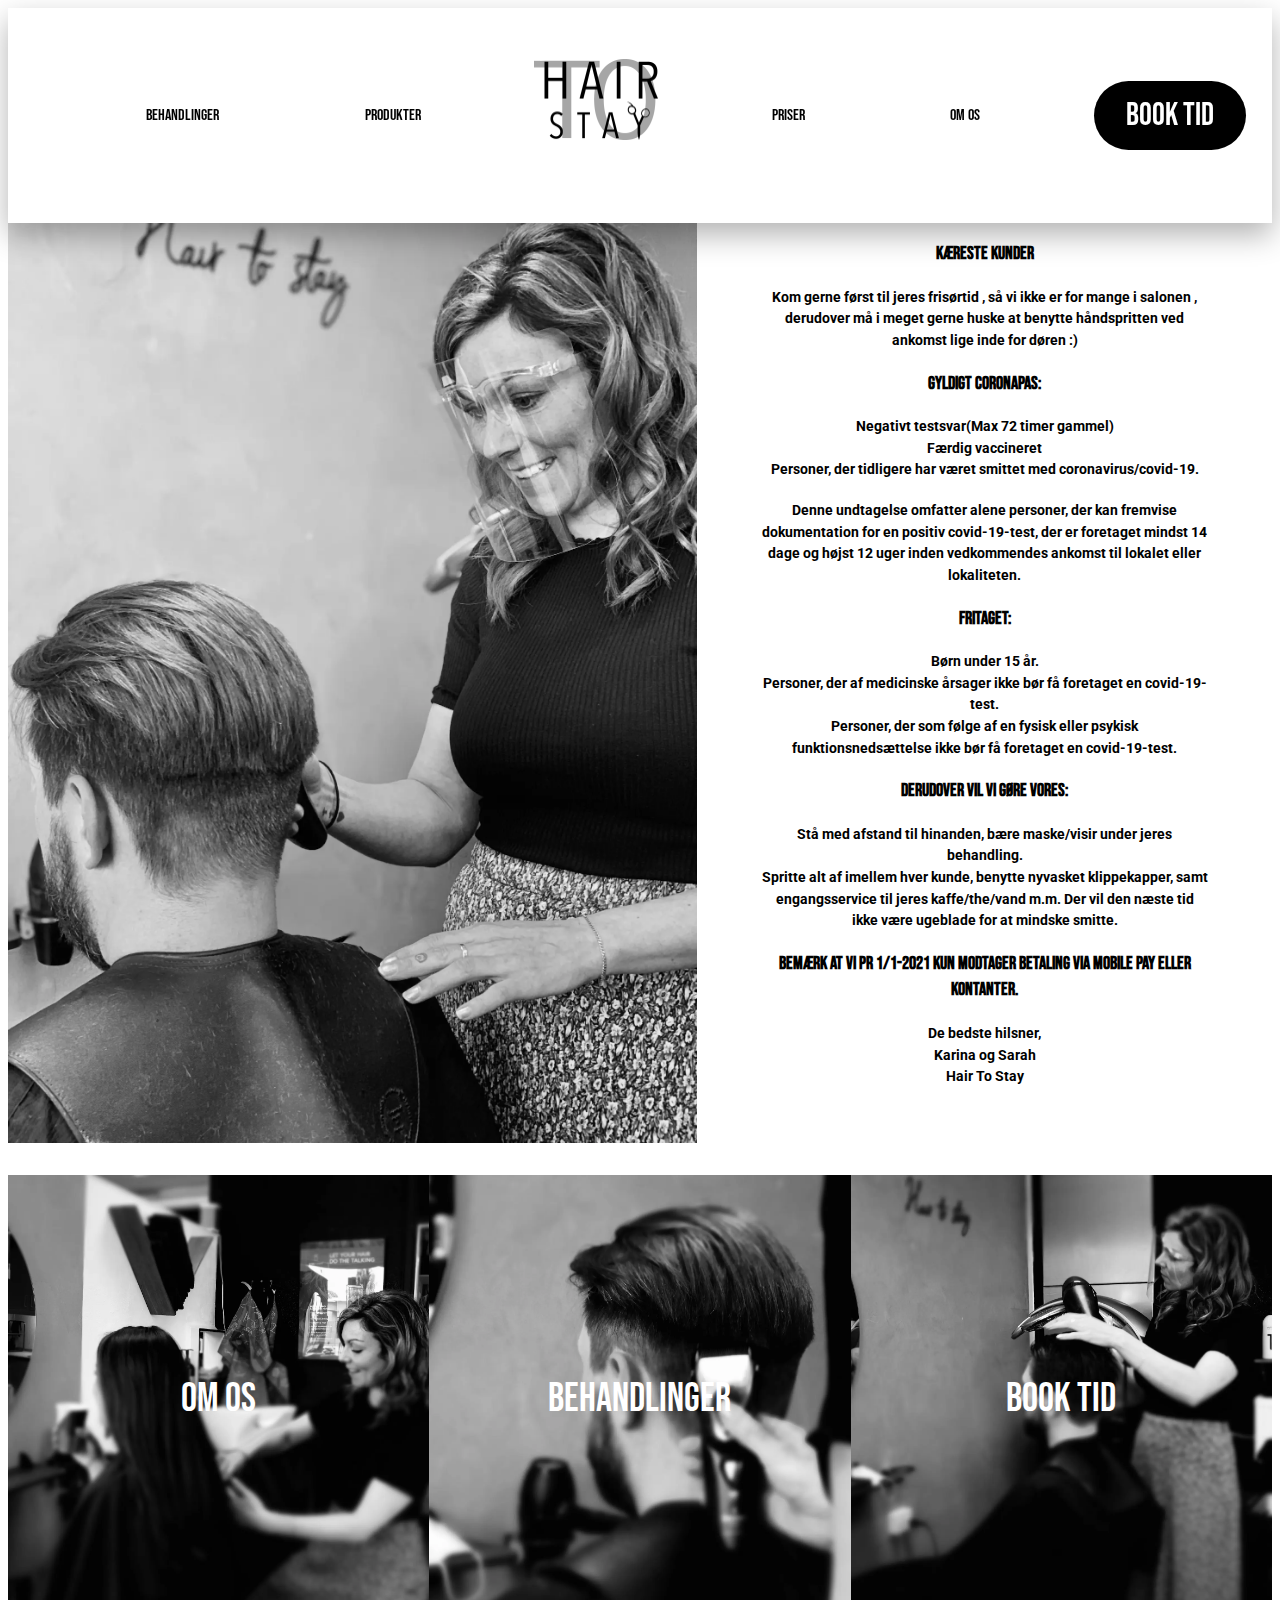
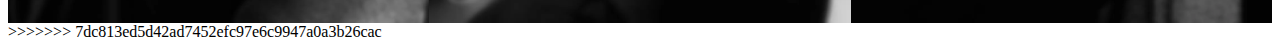
==== index.html @ 36822608 "Merge branch 'main' of https://github.com/mich4s74/05.02.01 into main" ====
<!DOCTYPE html>
<html lang="da">
  <head>
    <title>Hair To Stay</title>
    <meta charset="UTF-8" />
    <meta name="robots" content="index,follow" />
    <!-- Helps with crawlers -->
    <meta name="viewport" content="width=device-width, initial-scale=1.0" />
    <!-- Helps with responsiveness -->
    <meta
      name="description"
      content="This is the description of the website..."
    />
    <!-- Description of the website -->
    <link rel="icon" href="/html5.ico" />
    <!-- Favicon -->
    <!-- Fælles CSS Styles -->
    <link rel="stylesheet" href="styles/mutual_styles.css" />
    <!-- Specifik side CSS-->
    <link rel="stylesheet" href="styles/index.css" />

    <!-- font som hedder Bebas -->
    <link rel="preconnect" href="https://fonts.gstatic.com" />
    <link
      href="https://fonts.googleapis.com/css2?family=Bebas+Neue&family=Roboto:wght@100&display=swap"
      rel="stylesheet"
    />
  </head>

  <body>
    <header>
      <div class="section_wrapper">
        <nav>
          <ul>
            <li><a href="/behandlinger.html">Behandlinger</a></li>
            <li><a href="produkter.html">Produkter</a></li>
            <li class="logo">
              <a href="index.html">
                <img src="styles/logo_final.png" alt="CENTERED LOGO" />
              </a>
            </li>
            <li><a href="priser.html">Priser</a></li>
            <li><a href="om_os.html">Om os</a></li>
            <button type="button">Book tid</button>
          </ul>
        </nav>
      </div>
    </header>

    <main>

        <section id="first_section">
            <div class="section_wrapper">
              <video id="videoBG" poster="poster.JPG" autoplay muted loop>
                <source src="styles/hairtostay_hero.mp4" type="video/mp4" />
              </video>
            </div>
          </section>


      <section id="second_section">
        <div id="second_right">
          <img src="styles/section2pic.webp" alt="test" />
        </div>

        <div id="second_left">
          <div class="tekst_container">
            <h3>Kæreste kunder</h3>

            <h4>
              Kom gerne først til jeres frisørtid , så vi ikke er for mange i
              salonen , derudover må i meget gerne huske at benytte håndspritten
              ved ankomst lige inde for døren :)
            </h4>

            <h3>Gyldigt Coronapas:</h3>
            <h4>
              Negativt testsvar(Max 72 timer gammel)
              <br />
              Færdig vaccineret
              <br />
              Personer, der tidligere har været smittet med
              coronavirus/covid-19.
            </h4>

            <h4>
              Denne undtagelse omfatter alene personer, der kan fremvise
              dokumentation for en positiv covid-19-test, der er foretaget
              mindst 14 dage og højst 12 uger inden vedkommendes ankomst til
              lokalet eller lokaliteten.
            </h4>

            <h3>Fritaget:</h3>
            <h4>
              Børn under 15 år.
              <br />
              Personer, der af medicinske årsager ikke bør få foretaget en
              covid-19-test.
              <br />
              Personer, der som følge af en fysisk eller psykisk
              funktionsnedsættelse ikke bør få foretaget en covid-19-test.
            </h4>

            <h3>Derudover vil vi gøre vores:</h3>
            <h4>
              Stå med afstand til hinanden, bære maske/visir under jeres
              behandling.
              <br />
              Spritte alt af imellem hver kunde, benytte nyvasket klippekapper,
              samt engangsservice til jeres kaffe/the/vand m.m. Der vil den
              næste tid ikke være ugeblade for at mindske smitte.
            </h4>

            <h3>
              BEMÆRK at vi pr 1/1-2021 kun modtager betaling via mobile pay
              eller kontanter.
            </h3>

            <h4>
              De bedste hilsner,
              <br />
              Karina og Sarah
              <br />
              Hair To Stay
            </h4>
          </div>
        </div>
      </section>

      <section id="third_section">
        <div class="third_section_wrapper">
          <div class="third_pic1">
            <a href="om_os.html">Om os</a>
          </div>

          <div class="third_pic2">
            <a href="behandlinger.html">Behandlinger</a>
          </div>

          <div class="third_pic3">
            <a href="">Book tid</a>
          </div>
        </div>
      </section>
    </main>
  </body>
>>>>>>> 7dc813ed5d42ad7452efc97e6c9947a0a3b26cac
</html>
---- styles/mutual_styles.css ----
body {
  padding: 0;
  box-sizing: border-box;
}

img {
  width: 100%;
  height: auto;
  object-fit: cover;
  display: block;
  margin-bottom: 2rem;
}

button {
  background-color: #000;
  border: none;
  color: white;
  padding: 15px 32px;
  text-align: center;
  text-decoration: none;
  display: inline-block;
  font-size: 2rem;
  border-radius: 5rem;
  font-family: "Bebas Neue", cursive;
}

button:hover {
  background-color: #7d8d7b;
  cursor: pointer;
}

/* HEADER/NAV STYLES */

header {
  position: sticky;
  top: 0;
  padding: 2rem 1rem;
  box-shadow: 0 12px 28px 0 rgba(0, 0, 0, 0.3);
  background-color: #fff;
}

header .logo {
  width: 10%;
}

header nav ul {
  display: flex;
  flex-wrap: wrap;
  justify-content: space-evenly;
  align-items: center;
  width: 100%;
  list-style: none;
  margin: 0;
  gap: 2rem;
}

@media (max-width: 600px) {
  header nav ul {
    flex-direction: column;
  }
  header .logo {
    width: 25%;
  }
}

nav ul li a {
  color: #000;
  font-weight: normal;
  text-decoration: none;
  text-align: right;
  padding: 1rem 2rem;
  border-radius: 2rem;
  font-family: "Bebas Neue", cursive;
}

nav ul li a:hover {
  color: #7d8d7b;
}
---- styles/index.css ----
body {
    padding: 0;
    box-sizing: border-box;
  }

  img {
    display: block;
    width: 100%;
    height: auto;
}


.videobg {
  height: 100vh;
  overflow: hidden;
  position: relative; /* requires for to position video properly */
}
 
video {
  position: absolute;
  top: 0;
  left: 0;
  width: 100%;
  height: 100%;
  z-index: -1;
  object-fit: cover; /* combined with 'absolute', works like background-size, but for DOM elements */
}



/* img { 
    filter: grayscale(100%);
  -webkit-filter: grayscale(100%);
  -moz-filter: grayscale(100%);
}

img:hover {
  filter: grayscale(0%);
  -webkit-filter: grayscale(0%);
  -moz-filter: grayscale(0%);
}
 */


/* first section inkl menubar */ 

  /* #first_section {
      background-size: 100%;
      width: 100%;
      height: 45vw;
  } */

  #first_section p {
      box-sizing: border-box;
      color: white;
      font-size: 2vw;
      padding-left: 39vw;
      padding-top: 12vw;
      font-family: 'Roboto', sans-serif;
      margin-bottom: 0;
  }


  /* second section */ 

  #second_section { 
      display: grid;
      grid-template-columns: 1.2fr 1fr;
      justify-content: center;
  }

  #second_section h4 {
    font-family: 'Roboto', sans-serif;
      font-size: 1rem;
      line-height: 1.5;
  }

  #second_section h3 {
    font-family: 'Bebas Neue', cursive;
    box-sizing: border-box;
    font-size: 1.3rem;
    line-height: 1.5;
}


  #second_left { 
/* display: grid;
text-align: center; */
height: 100%;
padding-left: 5vw;
padding-right: 5vw;
}



  /* third section */ 



.third_section_wrapper {
    display: grid;
    grid-template-columns: 1fr 1fr 1fr;
}


.third_pic3, .third_pic2, .third_pic1 { 
  background-size: cover;
  height: 35vw;
}


.third_pic1 {
  background-image: url("omospic.webp");
  display: grid;
  align-items: center;
  justify-content: center;
}


.third_pic2 {
  background-image: url("behandlingerpic.webp");
  display: grid;
  align-items: center;
  justify-content: center;
}


.third_pic3 {
  background-image: url("booktidpic.webp");
  display: grid;
  align-items: center;
  justify-content: center;
}




.third_pic1 a {
  color: white;
  font-family: 'Bebas Neue', cursive;
  font-size: 2.5rem; 
}

.third_pic2 a {
  color: white;
  font-family: 'Bebas Neue', cursive;
  font-size: 2.5rem;
}

.third_pic3 a {
  color: white;
  font-family: 'Bebas Neue', cursive;
  font-size: 2.5rem;
}

a:hover {
    color: rgb(147, 156, 147);
}

a {
  text-decoration: none;
}




/* mediaqueries */



@media (max-width: 1383px) {
  #second_section h4 {
    font-family: 'Roboto', sans-serif;
      font-size: 0.9rem;
      line-height: 1.5;
  }

  #second_section h3 {
    font-family: 'Bebas Neue', cursive;
    box-sizing: border-box;
    font-size: 1.1rem;
    line-height: 1.5;
}
#second_section .tekst_container {
  
  text-align: center;
}
}


@media (max-width: 1252px) {
  #second_section { 
    display: grid;
    grid-template-columns: 1fr;
}

#second_section .tekst_container {
  padding: 10vw;
  text-align: center;
}

}



@media (max-width: 500px) {

  .third_section_wrapper {
    display: grid;
    grid-template-columns: 1fr;
}

.third_section_wrapper img {
  height: 70vw;
  background-size: cover;
}

#first_section {
  background-size: 100%;
      width: 100%;
      height: 60vw;
  }

  #second_section .tekst_container {
    background-color: #C9C9BD;
    margin: 15px;
  }
}
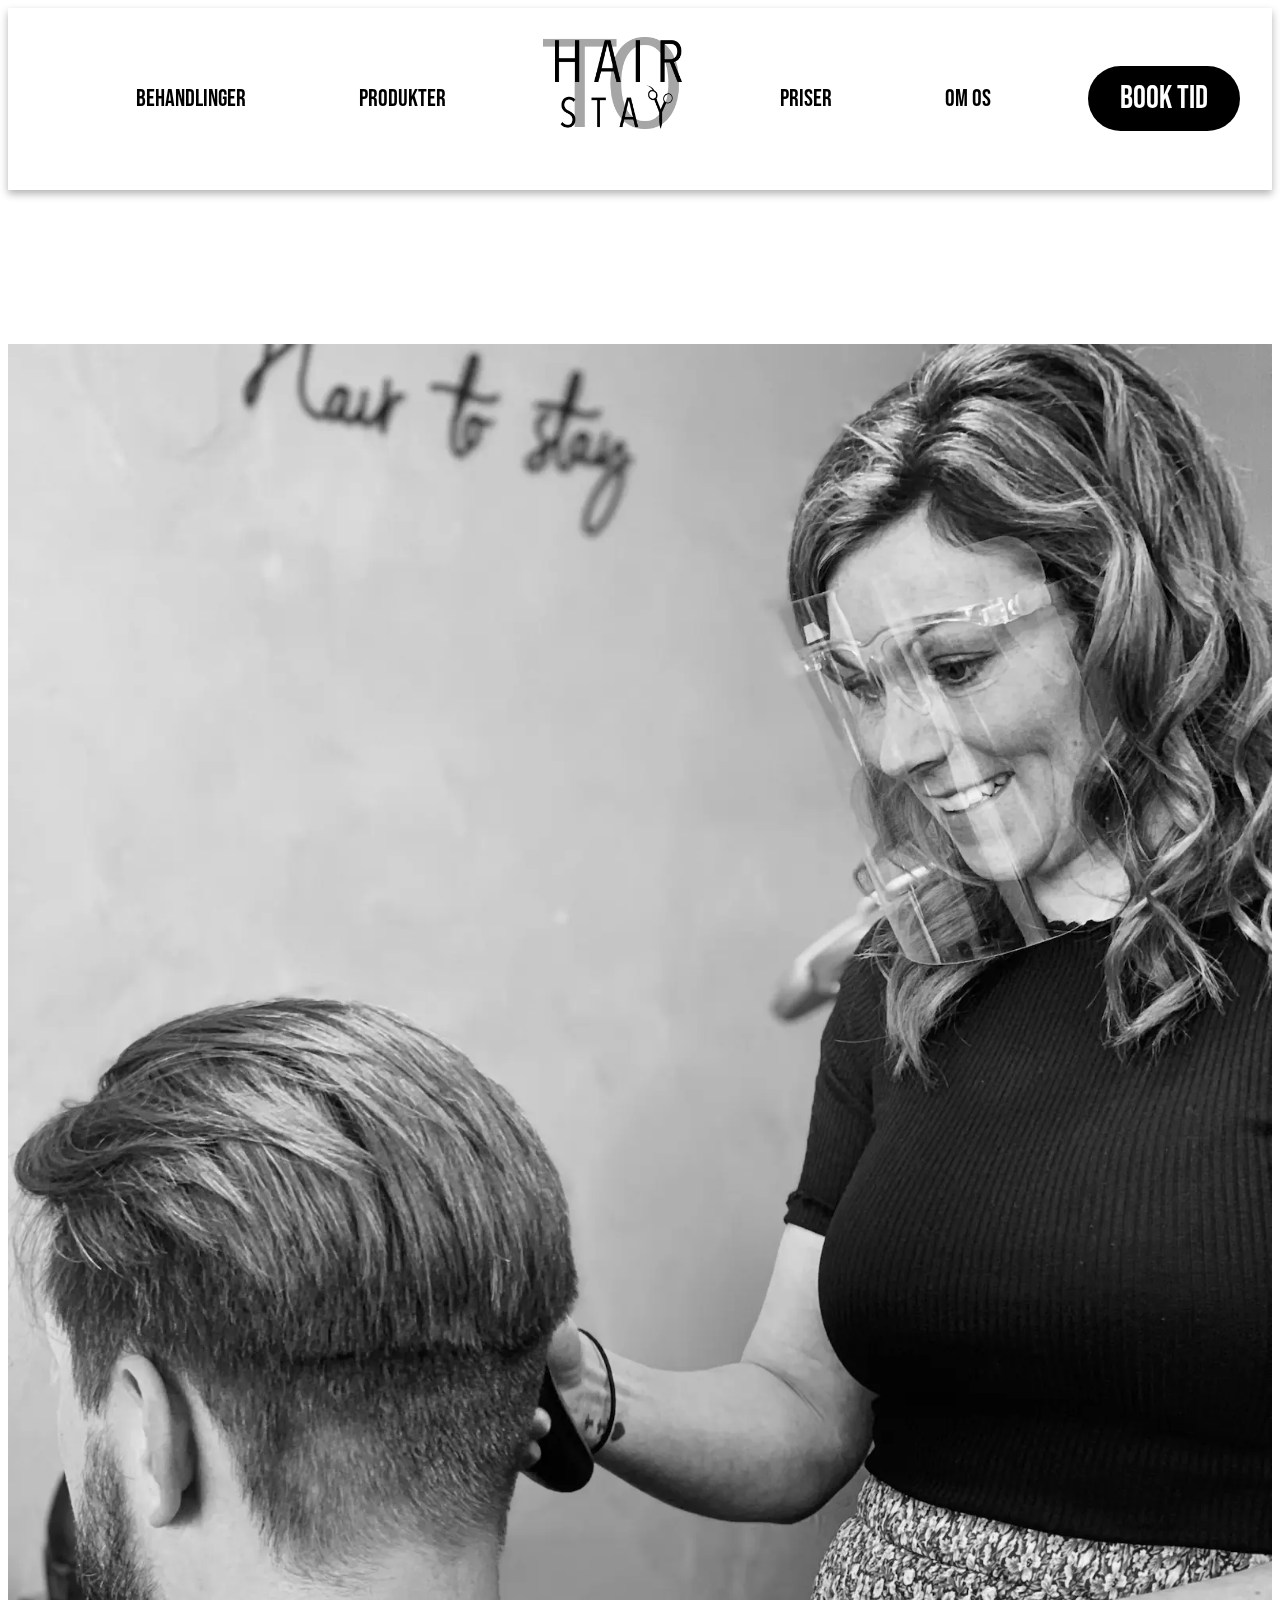
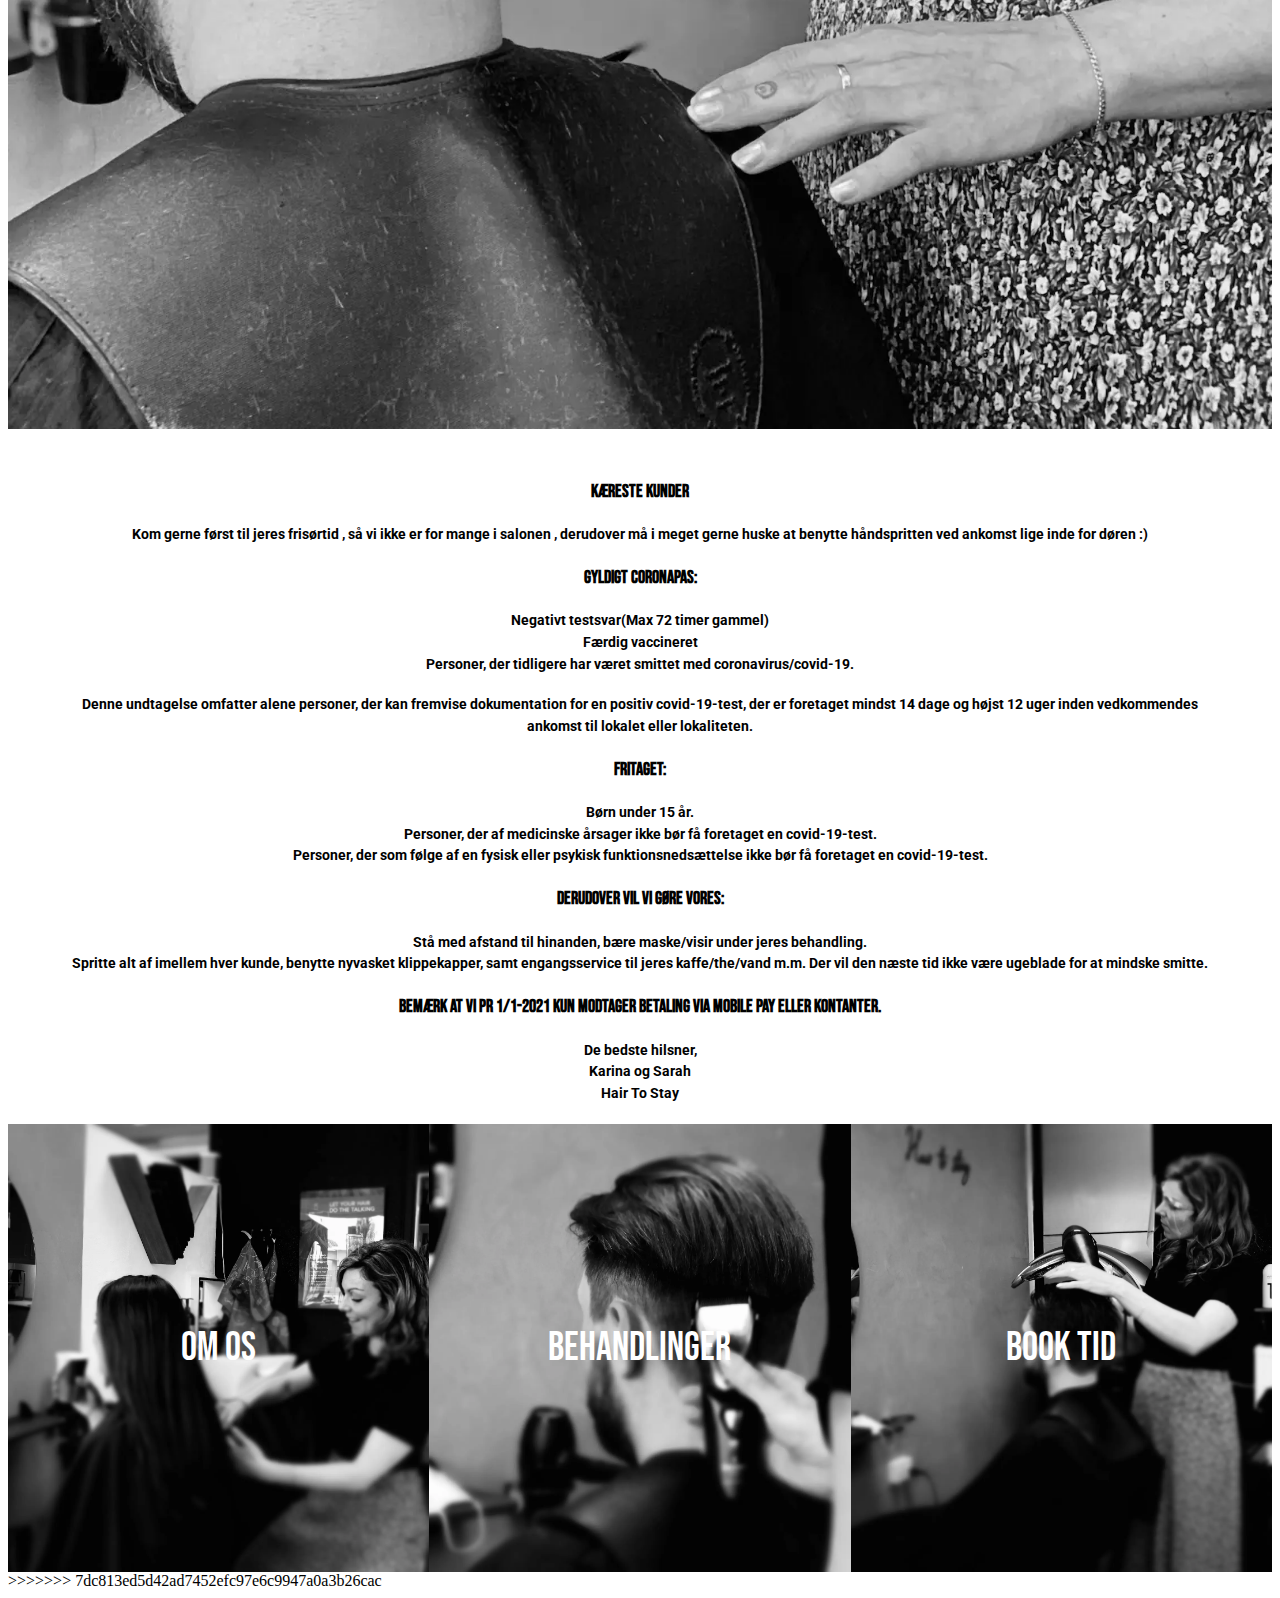
==== commit dde9a255: "herovideo forside + styling menubar" ====
--- a/index.html
+++ b/index.html
@@ -55,7 +55,7 @@
                 <source src="styles/hairtostay_hero.mp4" type="video/mp4" />
               </video>
             </div>
-          </section>
+        </section>
 
 
       <section id="second_section">
--- a/styles/mutual_styles.css
+++ b/styles/mutual_styles.css
@@ -15,7 +15,7 @@
   background-color: #000;
   border: none;
   color: white;
-  padding: 15px 32px;
+  padding: 13px 32px;
   text-align: center;
   text-decoration: none;
   display: inline-block;
@@ -34,13 +34,13 @@
 header {
   position: sticky;
   top: 0;
-  padding: 2rem 1rem;
-  box-shadow: 0 12px 28px 0 rgba(0, 0, 0, 0.3);
-  background-color: #fff;
+  /* padding: 0.1rem 0.1rem; */
+  box-shadow: 0 4px 8px 0 rgba(0, 0, 0, 0.3);
+  /* background-color: #fff; */
 }
 
 header .logo {
-  width: 10%;
+  width: 7%;
 }
 
 header nav ul {
@@ -51,7 +51,14 @@
   width: 100%;
   list-style: none;
   margin: 0;
-  gap: 2rem;
+  gap: 0.6rem;
+}
+
+
+@media (max-width: 1400px) {
+  header .logo {
+    width: 11%;
+  }
 }
 
 @media (max-width: 600px) {
@@ -63,13 +70,17 @@
   }
 }
 
+
+
+
 nav ul li a {
   color: #000;
   font-weight: normal;
   text-decoration: none;
   text-align: right;
-  padding: 1rem 2rem;
-  border-radius: 2rem;
+  padding: 1rem;
+  font-size: 1.5rem;
+  border-radius: 1rem;
   font-family: "Bebas Neue", cursive;
 }
 
--- a/styles/index.css
+++ b/styles/index.css
@@ -12,20 +12,34 @@
 
 
 .videobg {
-  height: 100vh;
+  height: auto;
+  width: 100%;
   overflow: hidden;
-  position: relative; /* requires for to position video properly */
-}
+  position: fixed; /* requires for to position video properly */
+  z-index: -100;
+}
+
+video {
+  object-fit: cover;
+  width: 100%;
+  height: auto;
+}
+
+/* @media (min-aspect-ratio: 16/9) {
+  #videoBG {
+    width: 100%;
+    height: auto;
+  }
+} */
  
-video {
+/* video {
   position: absolute;
   top: 0;
   left: 0;
   width: 100%;
   height: 100%;
-  z-index: -1;
   object-fit: cover; /* combined with 'absolute', works like background-size, but for DOM elements */
-}
+} */
 
 
 
@@ -42,24 +56,6 @@
 }
  */
 
-
-/* first section inkl menubar */ 
-
-  /* #first_section {
-      background-size: 100%;
-      width: 100%;
-      height: 45vw;
-  } */
-
-  #first_section p {
-      box-sizing: border-box;
-      color: white;
-      font-size: 2vw;
-      padding-left: 39vw;
-      padding-top: 12vw;
-      font-family: 'Roboto', sans-serif;
-      margin-bottom: 0;
-  }
 
 
   /* second section */ 
@@ -85,8 +81,8 @@
 
 
   #second_left { 
-/* display: grid;
-text-align: center; */
+display: grid;
+text-align: center;
 height: 100%;
 padding-left: 5vw;
 padding-right: 5vw;
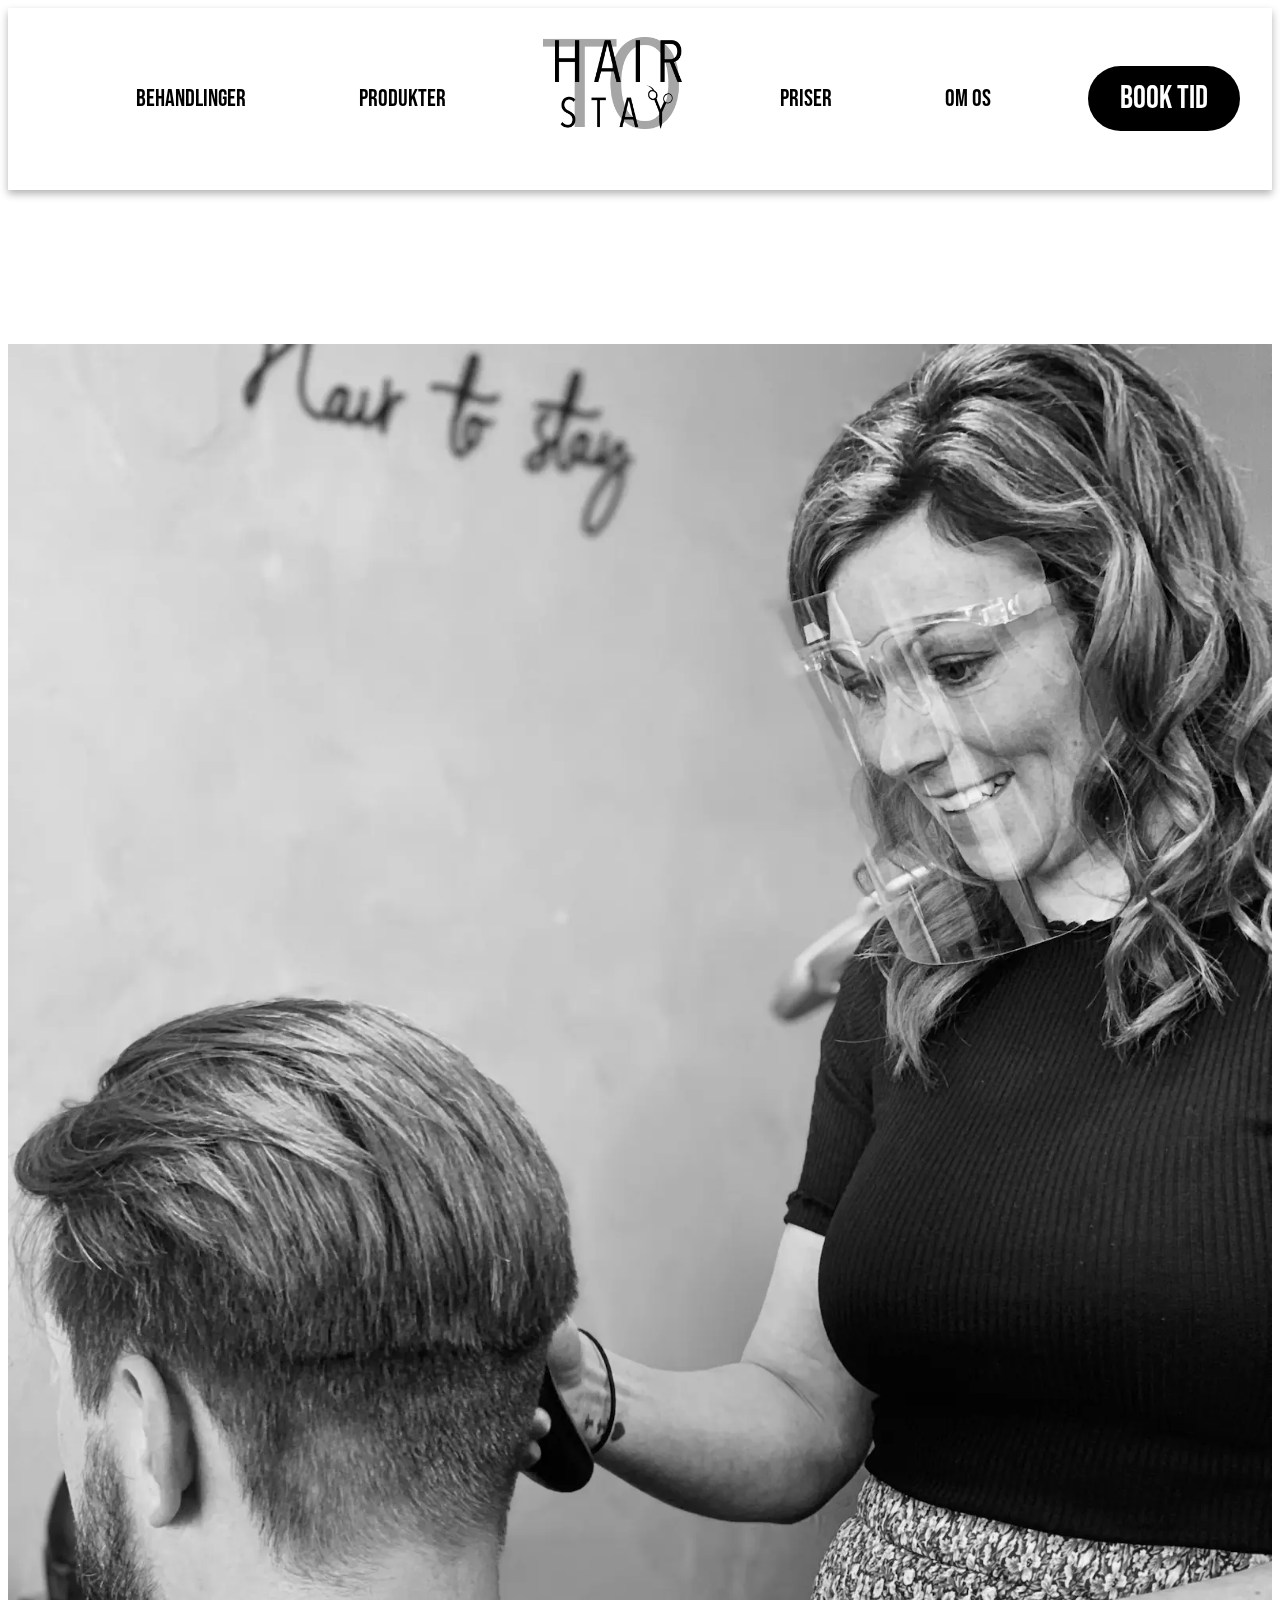
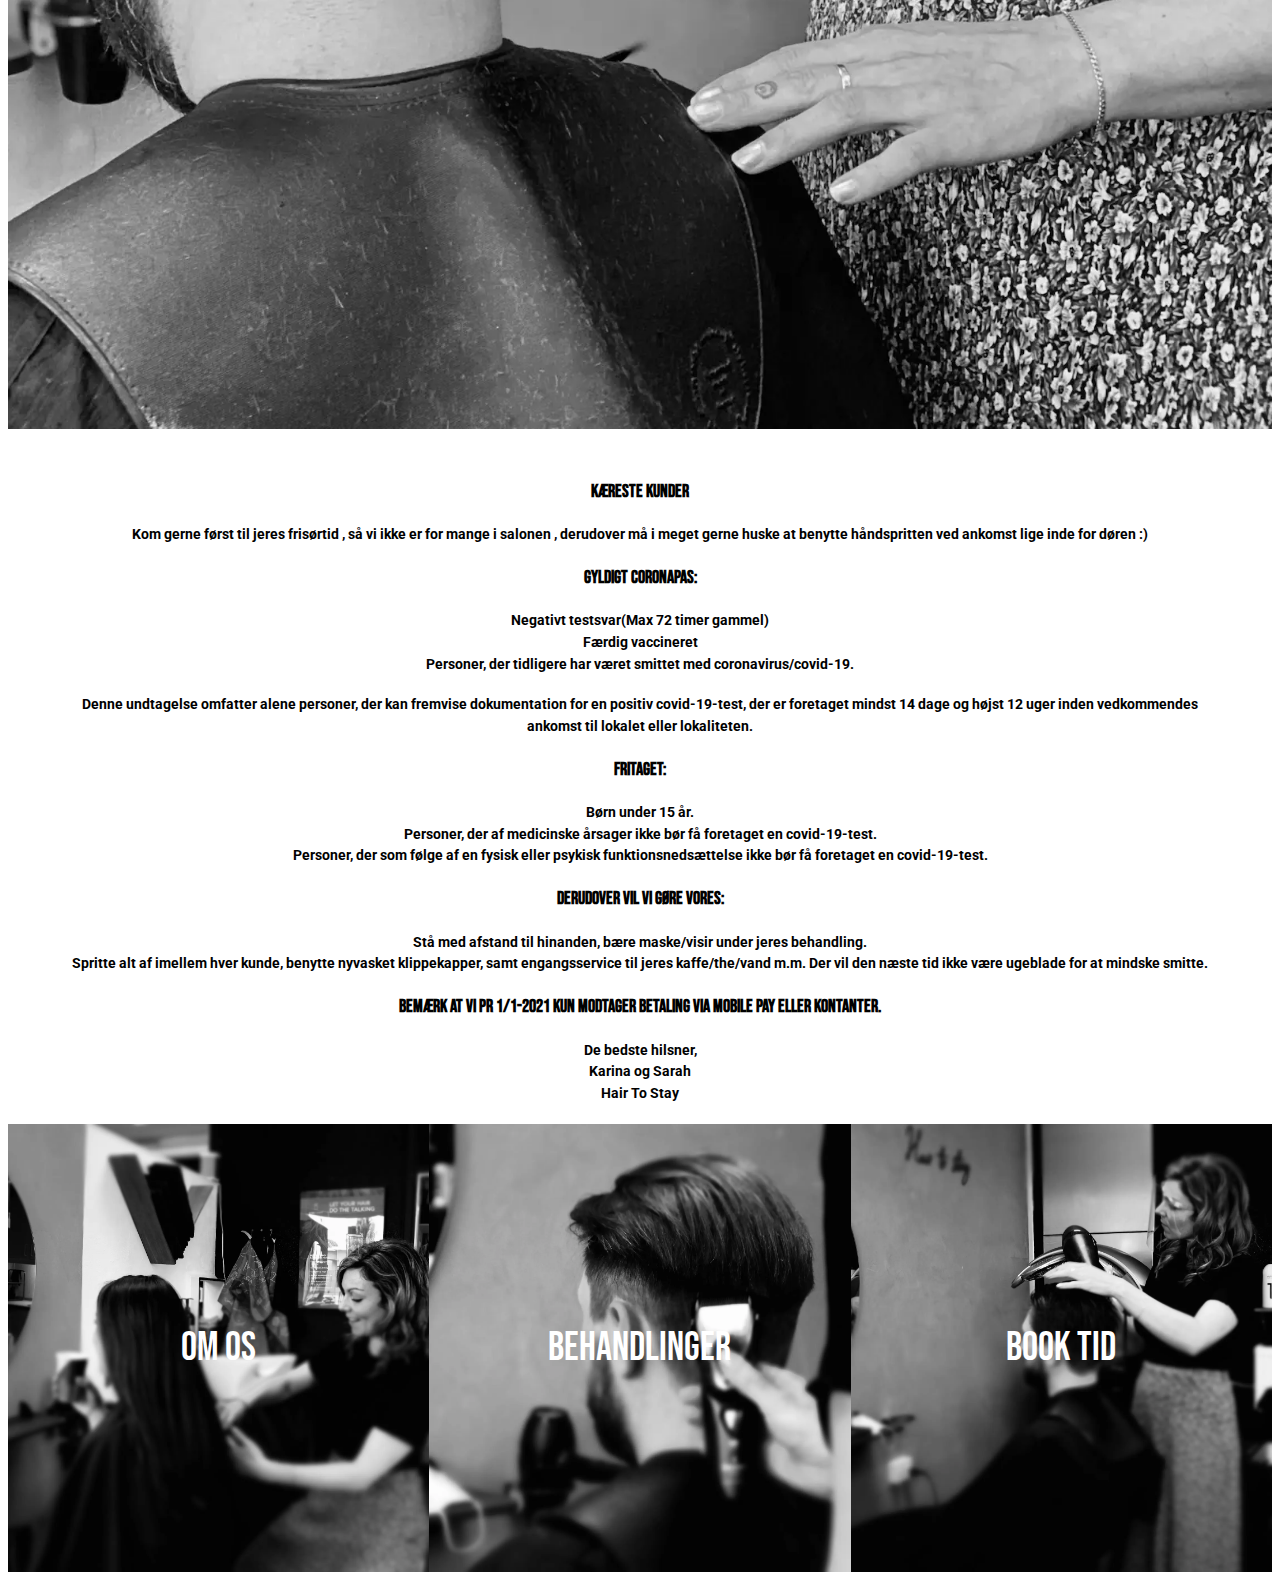
==== commit aab324c3: "lidt ændringer" ====
--- a/index.html
+++ b/index.html
@@ -58,91 +58,92 @@
         </section>
 
 
-      <section id="second_section">
-        <div id="second_right">
-          <img src="styles/section2pic.webp" alt="test" />
-        </div>
-
-        <div id="second_left">
-          <div class="tekst_container">
-            <h3>Kæreste kunder</h3>
-
-            <h4>
-              Kom gerne først til jeres frisørtid , så vi ikke er for mange i
-              salonen , derudover må i meget gerne huske at benytte håndspritten
-              ved ankomst lige inde for døren :)
-            </h4>
-
-            <h3>Gyldigt Coronapas:</h3>
-            <h4>
-              Negativt testsvar(Max 72 timer gammel)
-              <br />
-              Færdig vaccineret
-              <br />
-              Personer, der tidligere har været smittet med
-              coronavirus/covid-19.
-            </h4>
-
-            <h4>
-              Denne undtagelse omfatter alene personer, der kan fremvise
-              dokumentation for en positiv covid-19-test, der er foretaget
-              mindst 14 dage og højst 12 uger inden vedkommendes ankomst til
-              lokalet eller lokaliteten.
-            </h4>
-
-            <h3>Fritaget:</h3>
-            <h4>
-              Børn under 15 år.
-              <br />
-              Personer, der af medicinske årsager ikke bør få foretaget en
-              covid-19-test.
-              <br />
-              Personer, der som følge af en fysisk eller psykisk
-              funktionsnedsættelse ikke bør få foretaget en covid-19-test.
-            </h4>
-
-            <h3>Derudover vil vi gøre vores:</h3>
-            <h4>
-              Stå med afstand til hinanden, bære maske/visir under jeres
-              behandling.
-              <br />
-              Spritte alt af imellem hver kunde, benytte nyvasket klippekapper,
-              samt engangsservice til jeres kaffe/the/vand m.m. Der vil den
-              næste tid ikke være ugeblade for at mindske smitte.
-            </h4>
-
-            <h3>
-              BEMÆRK at vi pr 1/1-2021 kun modtager betaling via mobile pay
-              eller kontanter.
-            </h3>
-
-            <h4>
-              De bedste hilsner,
-              <br />
-              Karina og Sarah
-              <br />
-              Hair To Stay
-            </h4>
-          </div>
-        </div>
-      </section>
-
-      <section id="third_section">
-        <div class="third_section_wrapper">
-          <div class="third_pic1">
-            <a href="om_os.html">Om os</a>
+        <section id="second_section">
+          <div id="second_right">
+            <img src="styles/section2pic.webp" alt="test" />
           </div>
 
-          <div class="third_pic2">
-            <a href="behandlinger.html">Behandlinger</a>
+          <div id="second_left">
+            <div class="tekst_container">
+              <h3>Kæreste kunder</h3>
+
+              <h4>
+                Kom gerne først til jeres frisørtid , så vi ikke er for mange i
+                salonen , derudover må i meget gerne huske at benytte håndspritten
+                ved ankomst lige inde for døren :)
+              </h4>
+
+              <h3>Gyldigt Coronapas:</h3>
+              <h4>
+                Negativt testsvar(Max 72 timer gammel)
+                <br/>
+                Færdig vaccineret
+                <br/>
+                Personer, der tidligere har været smittet med
+                coronavirus/covid-19.
+              </h4>
+
+              <h4>
+                Denne undtagelse omfatter alene personer, der kan fremvise
+                dokumentation for en positiv covid-19-test, der er foretaget
+                mindst 14 dage og højst 12 uger inden vedkommendes ankomst til
+                lokalet eller lokaliteten.
+              </h4>
+
+              <h3>Fritaget:</h3>
+              <h4>
+                Børn under 15 år.
+                <br/>
+                Personer, der af medicinske årsager ikke bør få foretaget en
+                covid-19-test.
+                <br/>
+                Personer, der som følge af en fysisk eller psykisk
+                funktionsnedsættelse ikke bør få foretaget en covid-19-test.
+              </h4>
+
+              <h3>Derudover vil vi gøre vores:</h3>
+              <h4>
+                Stå med afstand til hinanden, bære maske/visir under jeres
+                behandling.
+                <br/>
+                Spritte alt af imellem hver kunde, benytte nyvasket klippekapper,
+                samt engangsservice til jeres kaffe/the/vand m.m. Der vil den
+                næste tid ikke være ugeblade for at mindske smitte.
+              </h4>
+
+              <h3>
+                BEMÆRK at vi pr 1/1-2021 kun modtager betaling via mobile pay
+                eller kontanter.
+              </h3>
+
+              <h4>
+                De bedste hilsner,
+                <br/>
+                Karina og Sarah
+                <br/>
+                Hair To Stay
+              </h4>
+            </div>
           </div>
+        </section>
 
-          <div class="third_pic3">
-            <a href="">Book tid</a>
+
+        <section id="third_section">
+          <div class="third_section_wrapper">
+            <div class="third_pic1">
+              <a href="om_os.html">Om os</a>
+            </div>
+
+            <div class="third_pic2">
+              <a href="behandlinger.html">Behandlinger</a>
+            </div>
+
+            <div class="third_pic3">
+              <a href="">Book tid</a>
+            </div>
           </div>
-        </div>
       </section>
     </main>
   </body>
->>>>>>> 7dc813ed5d42ad7452efc97e6c9947a0a3b26cac
+
 </html>
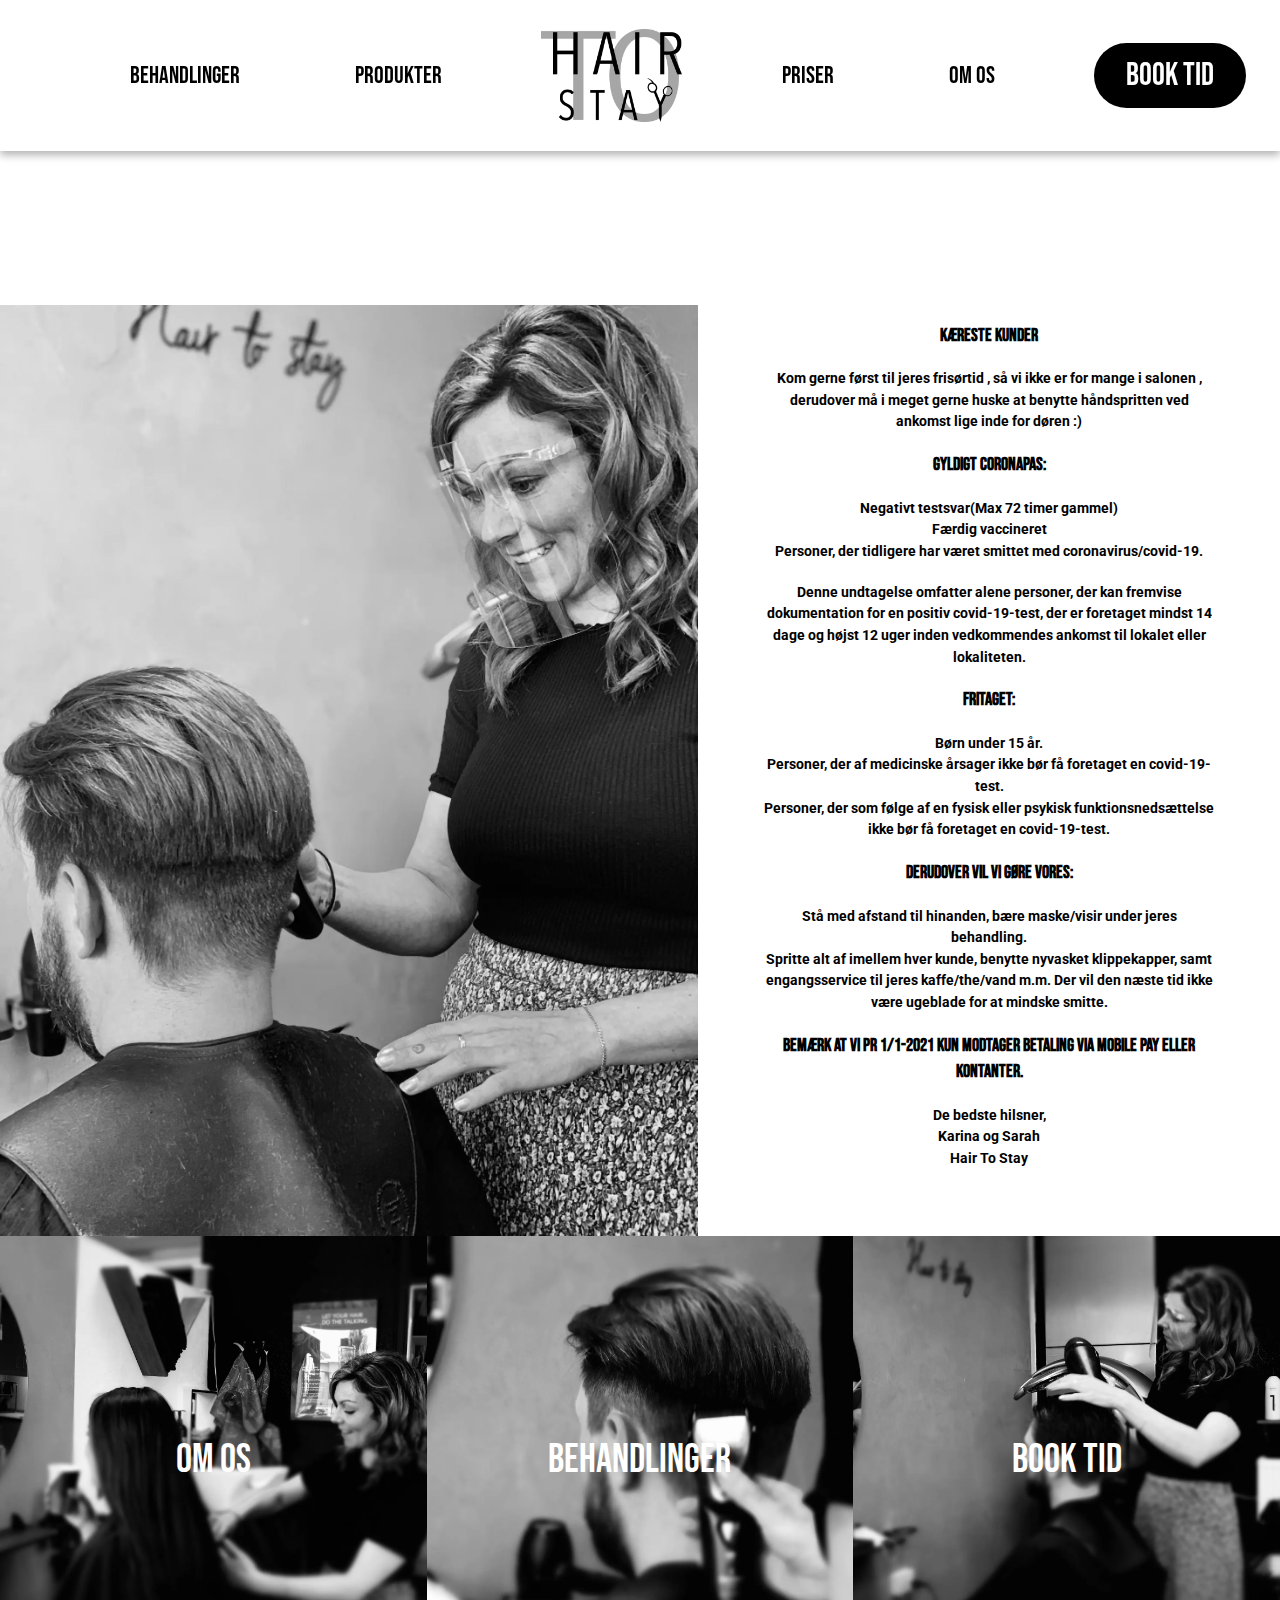
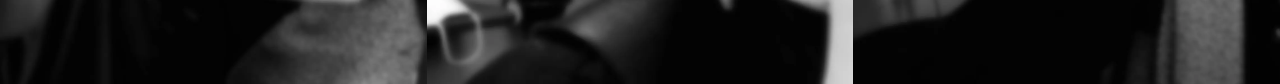
==== commit bd53797d: "forside almost done" ====
--- a/index.html
+++ b/index.html
@@ -48,7 +48,6 @@
     </header>
 
     <main>
-
         <section id="first_section">
             <div class="section_wrapper">
               <video id="videoBG" poster="poster.JPG" autoplay muted loop>
--- a/styles/mutual_styles.css
+++ b/styles/mutual_styles.css
@@ -8,7 +8,6 @@
   height: auto;
   object-fit: cover;
   display: block;
-  margin-bottom: 2rem;
 }
 
 button {
--- a/styles/index.css
+++ b/styles/index.css
@@ -3,6 +3,11 @@
     padding: 0;
     box-sizing: border-box;
   }
+
+  html, body {
+    margin: 0;
+    height: 100%;
+}
 
   img {
     display: block;
@@ -15,7 +20,7 @@
   height: auto;
   width: 100%;
   overflow: hidden;
-  position: fixed; /* requires for to position video properly */
+  position:relative; /* requires for to position video properly */
   z-index: -100;
 }
 
@@ -24,6 +29,19 @@
   width: 100%;
   height: auto;
 }
+
+
+/*indsæt billede her til forside 
+ @media (max-width: 767px) {
+  #videoBG {
+      display: none;
+  }
+  body {
+      background: url('poster.jpg');
+      background-size: cover;
+  }
+} */
+
 
 /* @media (min-aspect-ratio: 16/9) {
   #videoBG {
@@ -81,7 +99,7 @@
 
 
   #second_left { 
-display: grid;
+/* display: grid; */
 text-align: center;
 height: 100%;
 padding-left: 5vw;
@@ -185,6 +203,12 @@
 }
 
 
+@media (min-width: 1252px) {
+  #second_section { 
+    display: grid;
+    grid-template-columns: 1.2fr 1fr;
+}
+
 @media (max-width: 1252px) {
   #second_section { 
     display: grid;
@@ -195,10 +219,16 @@
   padding: 10vw;
   text-align: center;
 }
-
-}
-
-
+}
+
+
+
+@media (max-width: 500px) {
+  #second_section .tekst_container {
+    background-color: #C9C9BD;
+    margin: 15px;
+  }
+}
 
 @media (max-width: 500px) {
 
@@ -212,17 +242,14 @@
   background-size: cover;
 }
 
-#first_section {
+/* #first_section {
   background-size: 100%;
       width: 100%;
-      height: 60vw;
-  }
-
-  #second_section .tekst_container {
-    background-color: #C9C9BD;
-    margin: 15px;
-  }
-}
-
-
-
+      height: 100vw;
+      */
+  }
+
+}
+
+
+
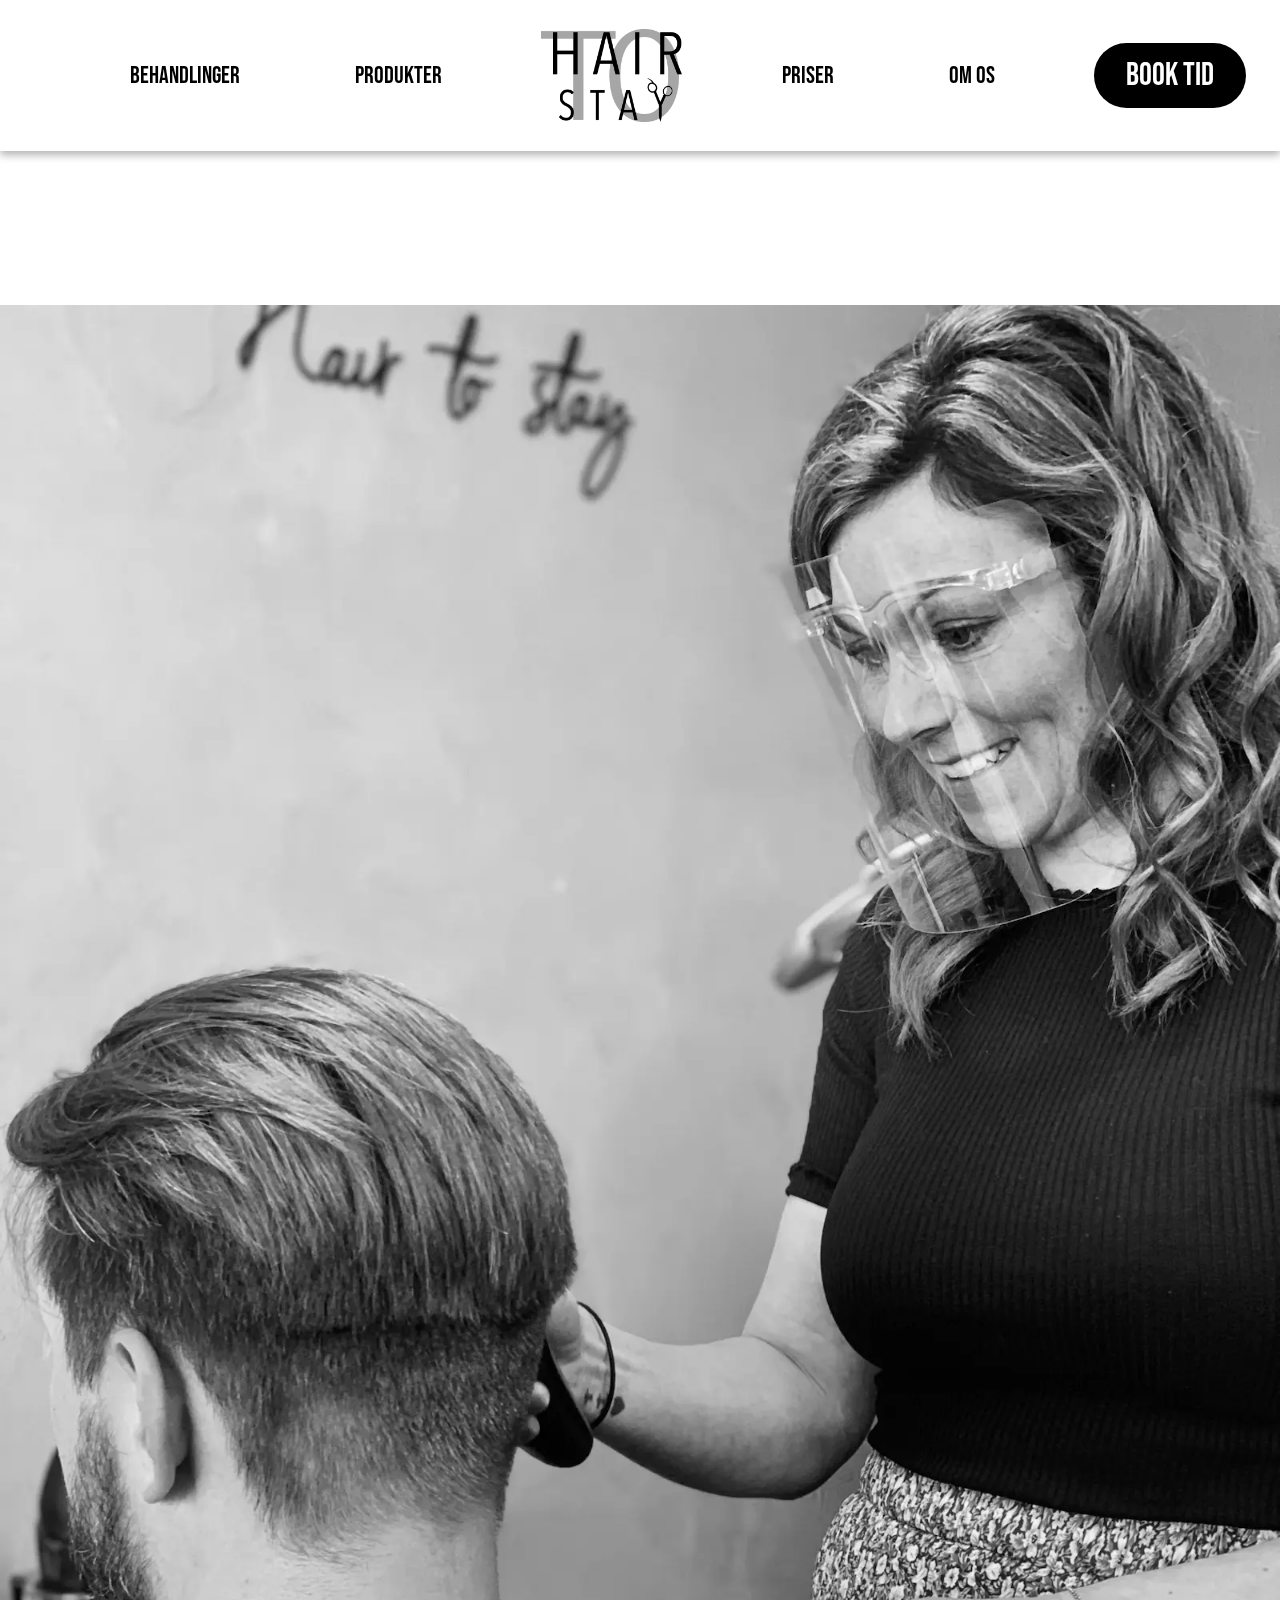
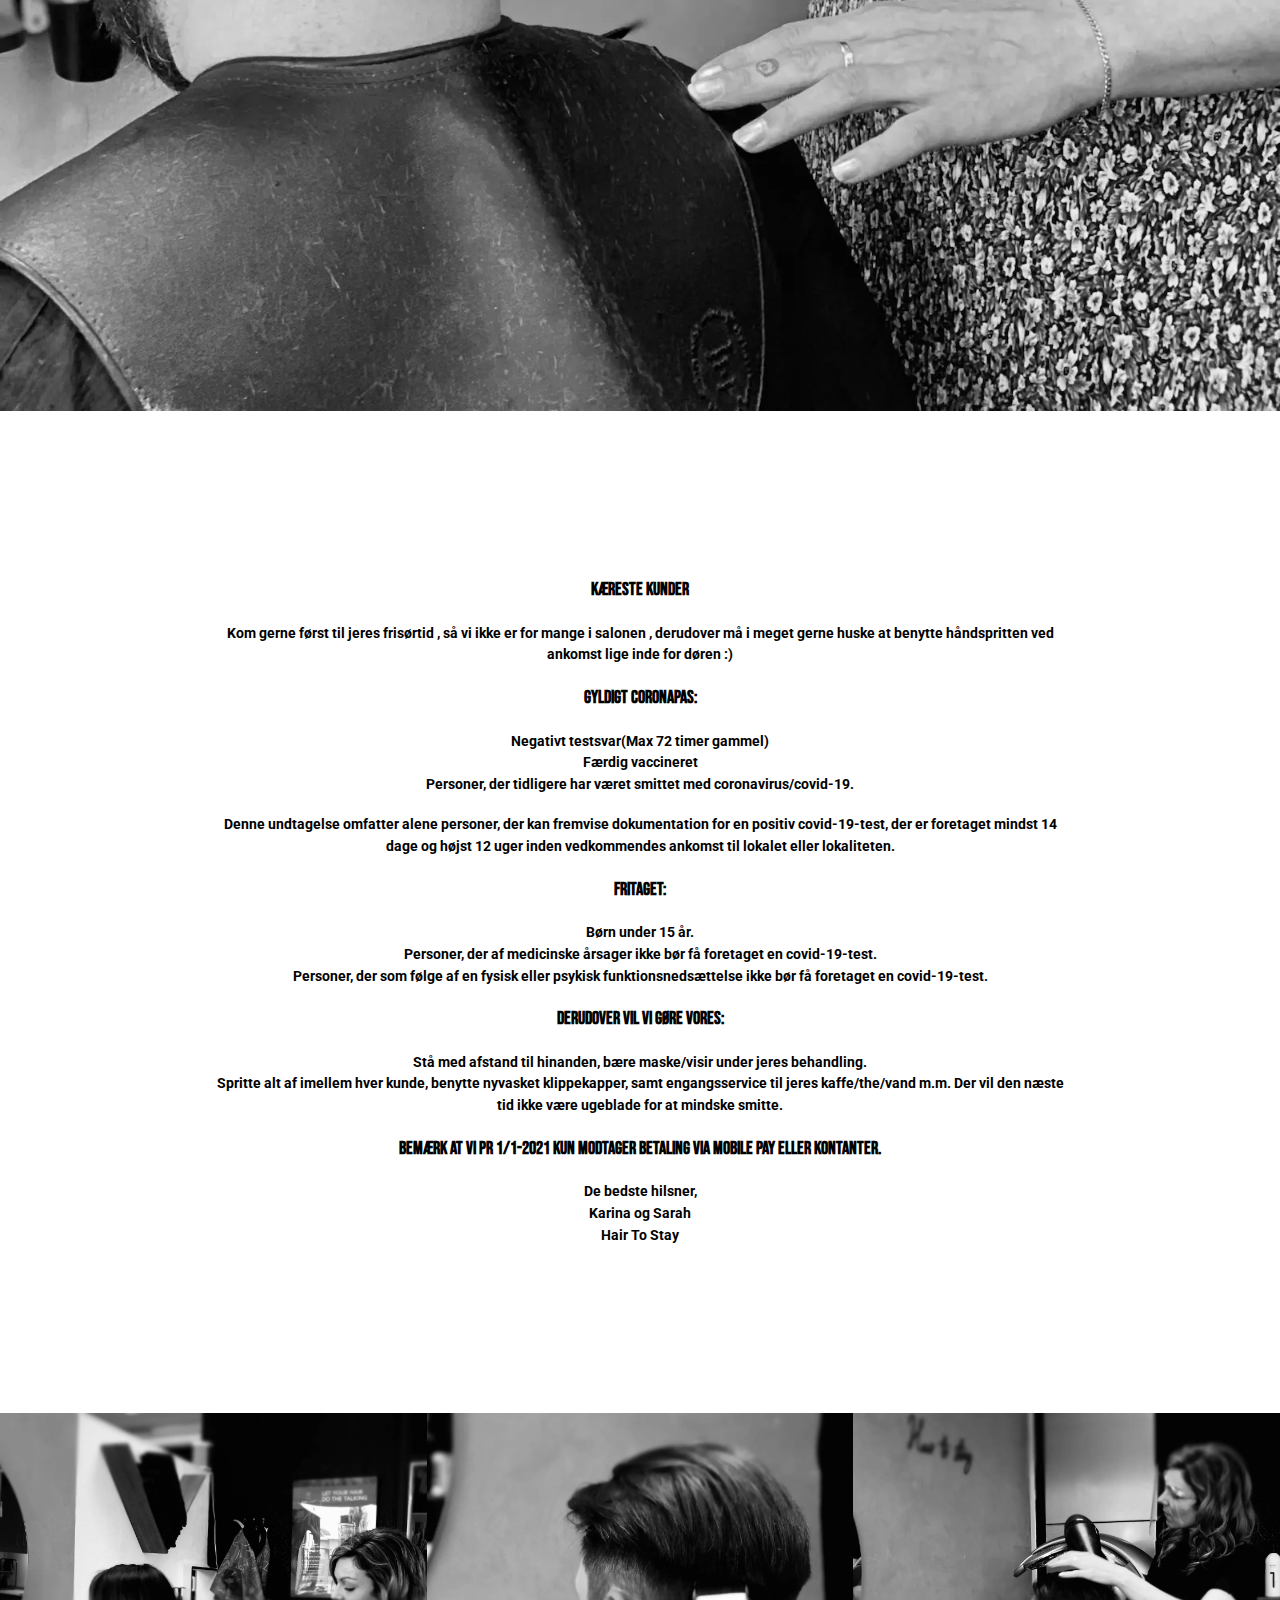
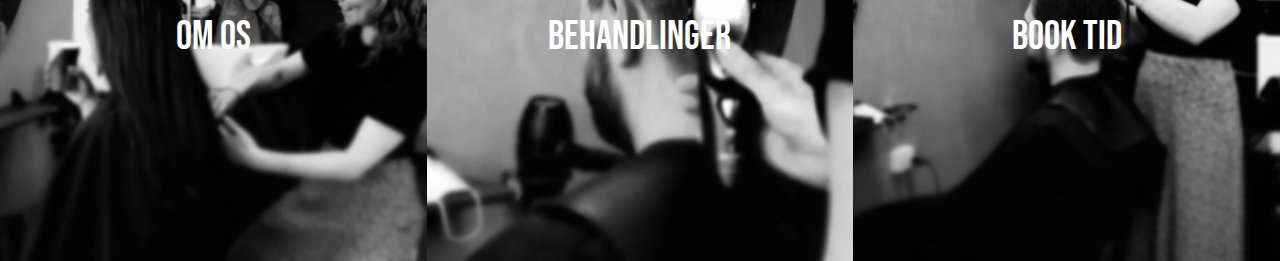
==== commit 62f640b0: "lavet burger menu på mobil" ====
--- a/index.html
+++ b/index.html
@@ -29,120 +29,116 @@
 
   <body>
     <header>
-      <div class="section_wrapper">
-        <nav>
-          <ul>
-            <li><a href="/behandlinger.html">Behandlinger</a></li>
-            <li><a href="produkter.html">Produkter</a></li>
-            <li class="logo">
-              <a href="index.html">
-                <img src="styles/logo_final.png" alt="CENTERED LOGO" />
-              </a>
-            </li>
-            <li><a href="priser.html">Priser</a></li>
-            <li><a href="om_os.html">Om os</a></li>
-            <button type="button">Book tid</button>
-          </ul>
-        </nav>
-      </div>
+      <nav>
+        <div id="menuknap">☰</div>
+        <ul id="menu" class="hidden">
+          <li><a href="behandlinger.html">Behandlinger</a></li>
+          <li><a href="produkter.html">Produkter</a></li>
+          <li class="logo">
+            <a href="index.html">
+              <img src="styles/logo_final.png" alt="CENTERED LOGO" />
+            </a>
+          </li>
+          <li><a href="priser.html">Priser</a></li>
+          <li><a href="om_os.html">Om os</a></li>
+          <button type="button">Book tid</button>
+        </ul>
+      </nav>
     </header>
 
     <main>
-        <section id="first_section">
-            <div class="section_wrapper">
-              <video id="videoBG" poster="poster.JPG" autoplay muted loop>
-                <source src="styles/hairtostay_hero.mp4" type="video/mp4" />
-              </video>
-            </div>
-        </section>
+      <section id="first_section">
+        <div class="section_wrapper">
+          <video id="videoBG" poster="poster.JPG" autoplay muted loop>
+            <source src="styles/hairtostay_hero.mp4" type="video/mp4" />
+          </video>
+        </div>
+      </section>
 
+      <section id="second_section">
+        <div id="second_right">
+          <img src="styles/section2pic.webp" alt="test" />
+        </div>
 
-        <section id="second_section">
-          <div id="second_right">
-            <img src="styles/section2pic.webp" alt="test" />
+        <div id="second_left">
+          <div class="tekst_container">
+            <h3>Kæreste kunder</h3>
+
+            <h4>
+              Kom gerne først til jeres frisørtid , så vi ikke er for mange i
+              salonen , derudover må i meget gerne huske at benytte håndspritten
+              ved ankomst lige inde for døren :)
+            </h4>
+
+            <h3>Gyldigt Coronapas:</h3>
+            <h4>
+              Negativt testsvar(Max 72 timer gammel)
+              <br />
+              Færdig vaccineret
+              <br />
+              Personer, der tidligere har været smittet med
+              coronavirus/covid-19.
+            </h4>
+
+            <h4>
+              Denne undtagelse omfatter alene personer, der kan fremvise
+              dokumentation for en positiv covid-19-test, der er foretaget
+              mindst 14 dage og højst 12 uger inden vedkommendes ankomst til
+              lokalet eller lokaliteten.
+            </h4>
+
+            <h3>Fritaget:</h3>
+            <h4>
+              Børn under 15 år.
+              <br />
+              Personer, der af medicinske årsager ikke bør få foretaget en
+              covid-19-test.
+              <br />
+              Personer, der som følge af en fysisk eller psykisk
+              funktionsnedsættelse ikke bør få foretaget en covid-19-test.
+            </h4>
+
+            <h3>Derudover vil vi gøre vores:</h3>
+            <h4>
+              Stå med afstand til hinanden, bære maske/visir under jeres
+              behandling.
+              <br />
+              Spritte alt af imellem hver kunde, benytte nyvasket klippekapper,
+              samt engangsservice til jeres kaffe/the/vand m.m. Der vil den
+              næste tid ikke være ugeblade for at mindske smitte.
+            </h4>
+
+            <h3>
+              BEMÆRK at vi pr 1/1-2021 kun modtager betaling via mobile pay
+              eller kontanter.
+            </h3>
+
+            <h4>
+              De bedste hilsner,
+              <br />
+              Karina og Sarah
+              <br />
+              Hair To Stay
+            </h4>
+          </div>
+        </div>
+      </section>
+
+      <section id="third_section">
+        <div class="third_section_wrapper">
+          <div class="third_pic1">
+            <a href="om_os.html">Om os</a>
           </div>
 
-          <div id="second_left">
-            <div class="tekst_container">
-              <h3>Kæreste kunder</h3>
+          <div class="third_pic2">
+            <a href="behandlinger.html">Behandlinger</a>
+          </div>
 
-              <h4>
-                Kom gerne først til jeres frisørtid , så vi ikke er for mange i
-                salonen , derudover må i meget gerne huske at benytte håndspritten
-                ved ankomst lige inde for døren :)
-              </h4>
-
-              <h3>Gyldigt Coronapas:</h3>
-              <h4>
-                Negativt testsvar(Max 72 timer gammel)
-                <br/>
-                Færdig vaccineret
-                <br/>
-                Personer, der tidligere har været smittet med
-                coronavirus/covid-19.
-              </h4>
-
-              <h4>
-                Denne undtagelse omfatter alene personer, der kan fremvise
-                dokumentation for en positiv covid-19-test, der er foretaget
-                mindst 14 dage og højst 12 uger inden vedkommendes ankomst til
-                lokalet eller lokaliteten.
-              </h4>
-
-              <h3>Fritaget:</h3>
-              <h4>
-                Børn under 15 år.
-                <br/>
-                Personer, der af medicinske årsager ikke bør få foretaget en
-                covid-19-test.
-                <br/>
-                Personer, der som følge af en fysisk eller psykisk
-                funktionsnedsættelse ikke bør få foretaget en covid-19-test.
-              </h4>
-
-              <h3>Derudover vil vi gøre vores:</h3>
-              <h4>
-                Stå med afstand til hinanden, bære maske/visir under jeres
-                behandling.
-                <br/>
-                Spritte alt af imellem hver kunde, benytte nyvasket klippekapper,
-                samt engangsservice til jeres kaffe/the/vand m.m. Der vil den
-                næste tid ikke være ugeblade for at mindske smitte.
-              </h4>
-
-              <h3>
-                BEMÆRK at vi pr 1/1-2021 kun modtager betaling via mobile pay
-                eller kontanter.
-              </h3>
-
-              <h4>
-                De bedste hilsner,
-                <br/>
-                Karina og Sarah
-                <br/>
-                Hair To Stay
-              </h4>
-            </div>
+          <div class="third_pic3">
+            <a href="">Book tid</a>
           </div>
-        </section>
-
-
-        <section id="third_section">
-          <div class="third_section_wrapper">
-            <div class="third_pic1">
-              <a href="om_os.html">Om os</a>
-            </div>
-
-            <div class="third_pic2">
-              <a href="behandlinger.html">Behandlinger</a>
-            </div>
-
-            <div class="third_pic3">
-              <a href="">Book tid</a>
-            </div>
-          </div>
+        </div>
       </section>
     </main>
   </body>
-
 </html>
--- a/styles/mutual_styles.css
+++ b/styles/mutual_styles.css
@@ -8,6 +8,12 @@
   height: auto;
   object-fit: cover;
   display: block;
+}
+
+html,
+body {
+  margin: 0;
+  height: 100%;
 }
 
 button {
@@ -30,12 +36,57 @@
 
 /* HEADER/NAV STYLES */
 
+.hidden {
+  /*    display: none;*/
+  /*    transform: scale(0);*/
+  transform: translateX(-100%);
+  opacity: 0;
+}
+
+#menuknap {
+  display: inline-block;
+  position: fixed;
+  color: #7d8d7b;
+  padding: 1rem;
+}
+
+#menuknap {
+  cursor: pointer;
+}
+
+#menu {
+  list-style-type: none;
+  transition: transform 0.3s;
+  transform-origin: top left;
+}
+
+@media only screen and (min-width: 600px) {
+  #menuknap {
+    display: none;
+  }
+
+  #menu.hidden {
+    transform: translateX(0);
+    opacity: 1;
+  }
+
+  #menu li {
+    display: inline-block;
+  }
+}
+
 header {
   position: sticky;
   top: 0;
   /* padding: 0.1rem 0.1rem; */
   box-shadow: 0 4px 8px 0 rgba(0, 0, 0, 0.3);
-  /* background-color: #fff; */
+  background-color: rgba(255, 255, 255, 0.575);
+}
+
+@media only screen and (max-width: 600px) {
+  header {
+    height: 0;
+  }
 }
 
 header .logo {
@@ -53,7 +104,6 @@
   gap: 0.6rem;
 }
 
-
 @media (max-width: 1400px) {
   header .logo {
     width: 11%;
@@ -61,16 +111,19 @@
 }
 
 @media (max-width: 600px) {
-  header nav ul {
-    flex-direction: column;
+  header {
+    height: 0;
   }
   header .logo {
     width: 25%;
   }
+  button {
+    margin-bottom: 1rem;
+  }
+  #menu {
+    background-color: #fff;
+  }
 }
-
-
-
 
 nav ul li a {
   color: #000;
--- a/styles/index.css
+++ b/styles/index.css
@@ -3,17 +3,12 @@
     padding: 0;
     box-sizing: border-box;
   }
-
-  html, body {
-    margin: 0;
-    height: 100%;
-}
 
   img {
     display: block;
     width: 100%;
     height: auto;
-}
+  }
 
 
 .videobg {
@@ -43,38 +38,6 @@
 } */
 
 
-/* @media (min-aspect-ratio: 16/9) {
-  #videoBG {
-    width: 100%;
-    height: auto;
-  }
-} */
- 
-/* video {
-  position: absolute;
-  top: 0;
-  left: 0;
-  width: 100%;
-  height: 100%;
-  object-fit: cover; /* combined with 'absolute', works like background-size, but for DOM elements */
-} */
-
-
-
-/* img { 
-    filter: grayscale(100%);
-  -webkit-filter: grayscale(100%);
-  -moz-filter: grayscale(100%);
-}
-
-img:hover {
-  filter: grayscale(0%);
-  -webkit-filter: grayscale(0%);
-  -moz-filter: grayscale(0%);
-}
- */
-
-
 
   /* second section */ 
 
@@ -95,16 +58,16 @@
     box-sizing: border-box;
     font-size: 1.3rem;
     line-height: 1.5;
-}
+  }
 
 
   #second_left { 
-/* display: grid; */
-text-align: center;
-height: 100%;
-padding-left: 5vw;
-padding-right: 5vw;
-}
+    text-align: center;
+    height: 100%;
+    padding-left: 5vw;
+    padding-right: 5vw;
+    margin: 20px;
+  }
 
 
 
@@ -195,11 +158,11 @@
     box-sizing: border-box;
     font-size: 1.1rem;
     line-height: 1.5;
-}
-#second_section .tekst_container {
-  
-  text-align: center;
-}
+  }
+
+  #second_section .tekst_container {
+    text-align: center;
+  }
 }
 
 
@@ -207,18 +170,19 @@
   #second_section { 
     display: grid;
     grid-template-columns: 1.2fr 1fr;
-}
-
-@media (max-width: 1252px) {
+  }
+}
+
+@media (max-width: 1299px) {
   #second_section { 
     display: grid;
     grid-template-columns: 1fr;
-}
-
-#second_section .tekst_container {
-  padding: 10vw;
-  text-align: center;
-}
+  }
+
+  #second_section .tekst_container {
+    padding: 10vw;
+    text-align: center;
+  }
 }
 
 
@@ -235,21 +199,21 @@
   .third_section_wrapper {
     display: grid;
     grid-template-columns: 1fr;
-}
-
-.third_section_wrapper img {
-  height: 70vw;
-  background-size: cover;
-}
+  }
+
+  .third_section_wrapper img {
+    width: 50px;
+    height: 50px;
+    background-size: cover;
+  }
+
+
 
 /* #first_section {
   background-size: 100%;
       width: 100%;
       height: 100vw;
-      */
-  }
-
-}
-
-
-
+      */  
+
+
+
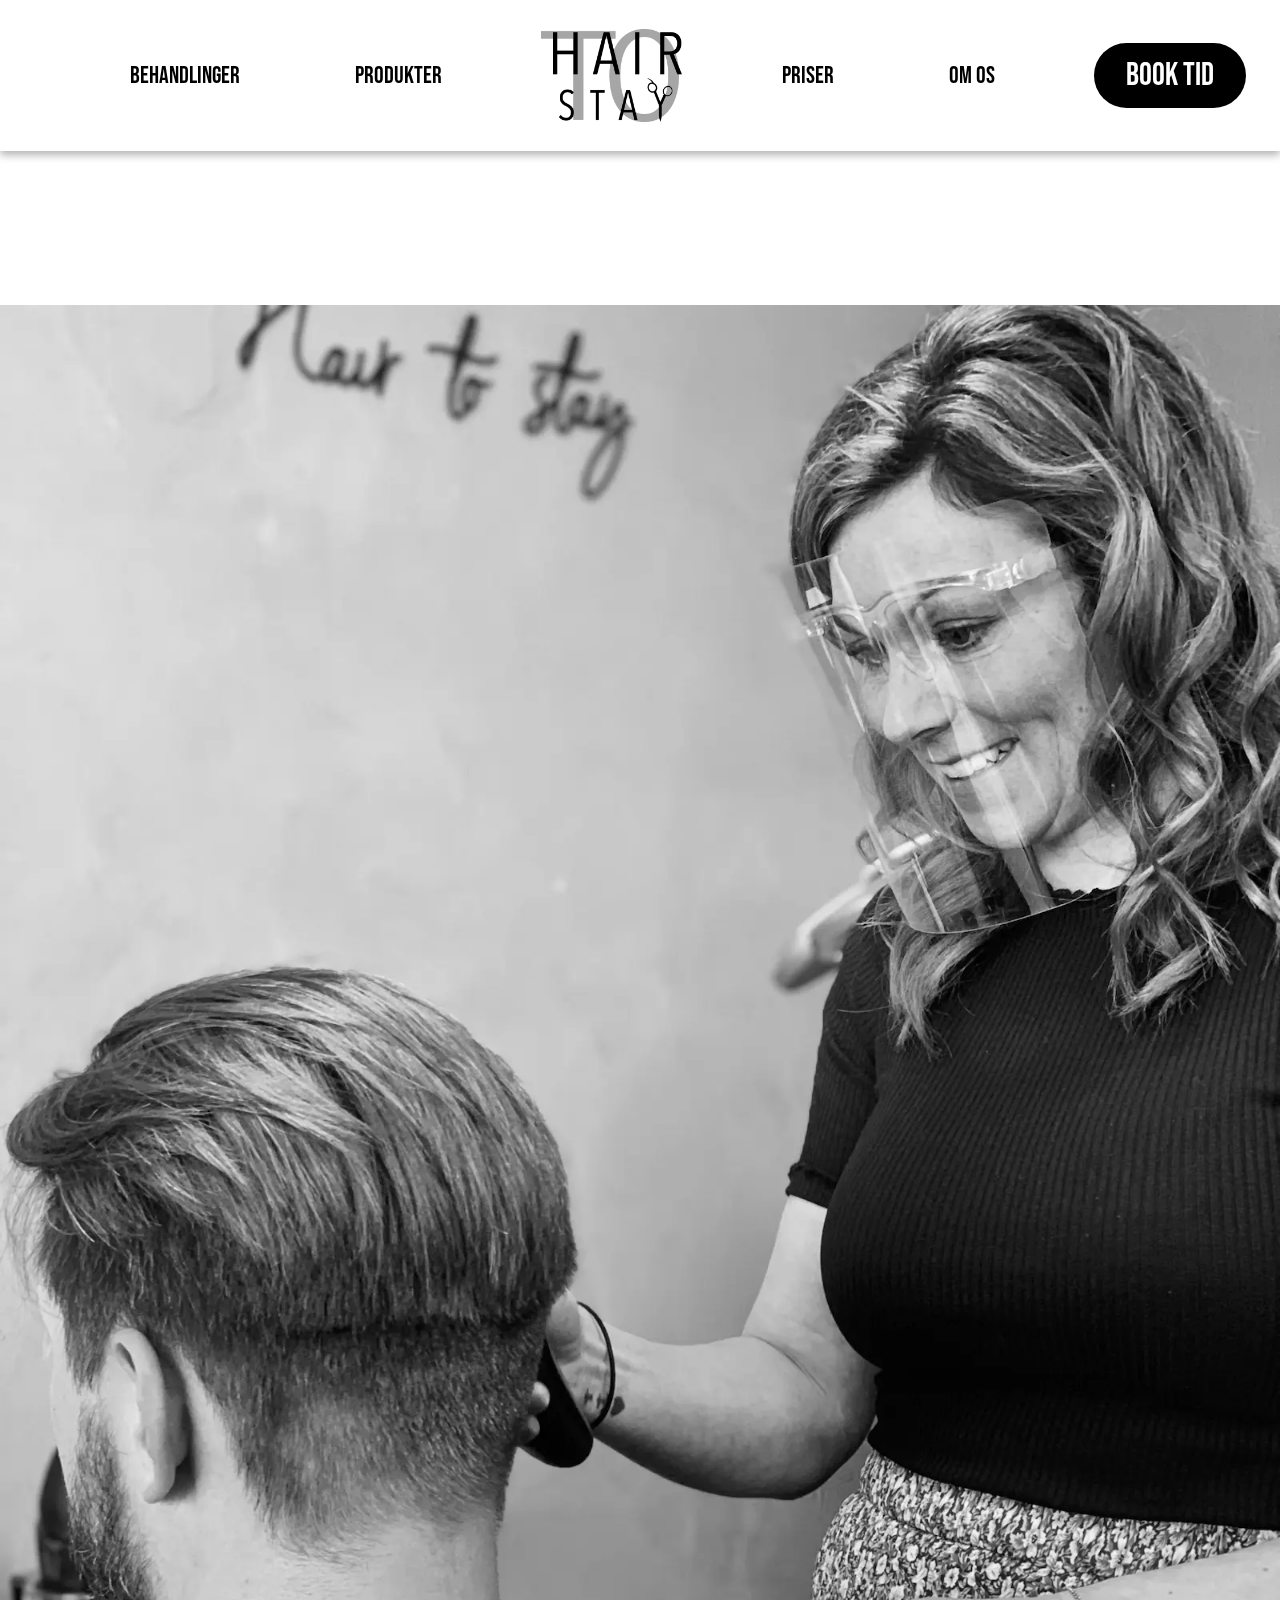
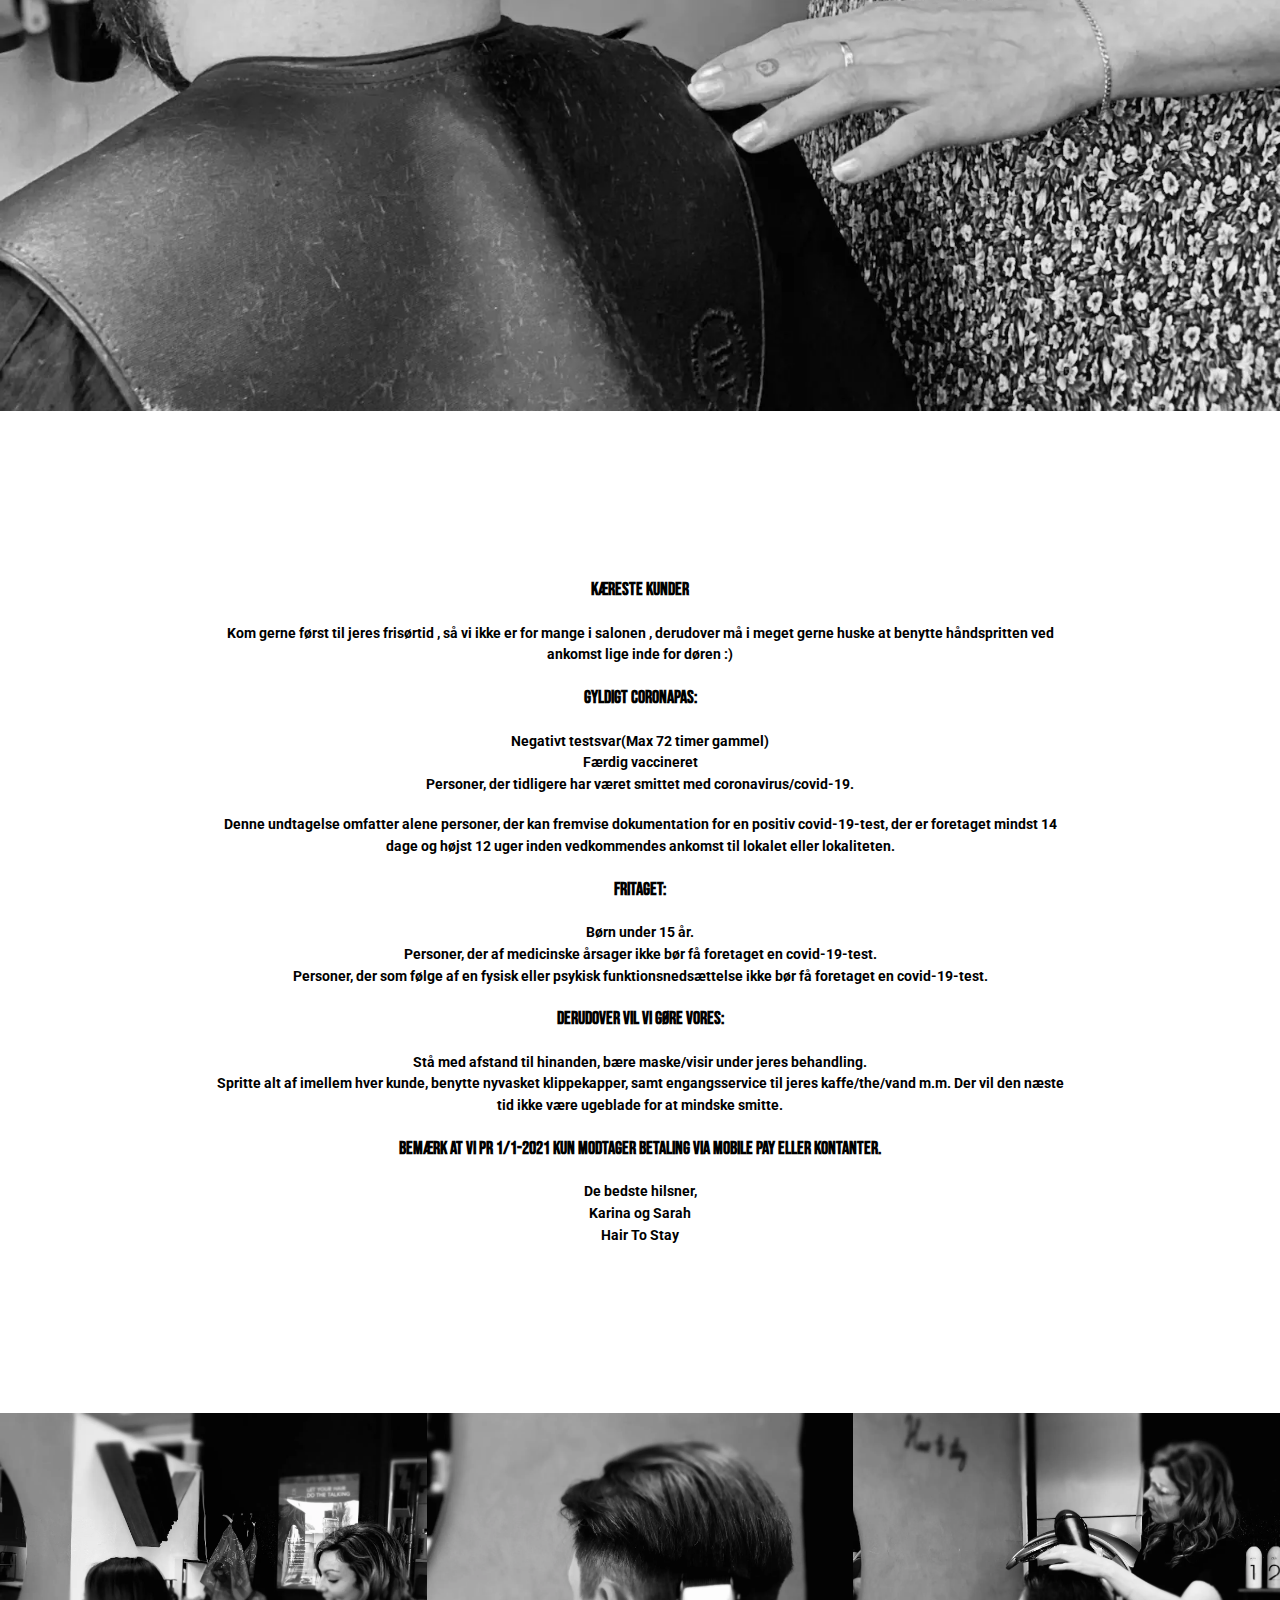
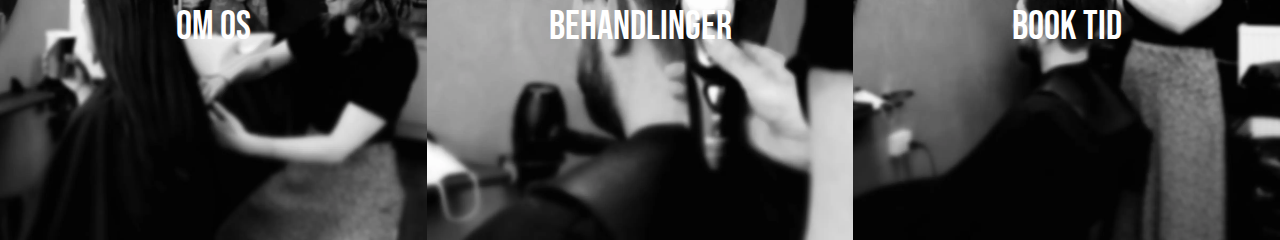
==== commit b17099fd: "grid forside,sort/hvid video+video fra filezilla" ====
--- a/index.html
+++ b/index.html
@@ -50,7 +50,7 @@
       <section id="first_section">
         <div class="section_wrapper">
           <video id="videoBG" poster="poster.JPG" autoplay muted loop>
-            <source src="styles/hairtostay_hero.mp4" type="video/mp4" />
+            <source src="http://rebeccahildebrandt.dk/kea/05_indhold/herovideo/hairtostay_hero.mp4" type="video/mp4" />
           </video>
         </div>
       </section>
--- a/styles/mutual_styles.css
+++ b/styles/mutual_styles.css
@@ -48,9 +48,7 @@
   position: fixed;
   color: #7d8d7b;
   padding: 1rem;
-}
-
-#menuknap {
+  background-color: #fff;
   cursor: pointer;
 }
 
@@ -81,6 +79,7 @@
   /* padding: 0.1rem 0.1rem; */
   box-shadow: 0 4px 8px 0 rgba(0, 0, 0, 0.3);
   background-color: rgba(255, 255, 255, 0.575);
+  z-index: 100;
 }
 
 @media only screen and (max-width: 600px) {
--- a/styles/index.css
+++ b/styles/index.css
@@ -4,11 +4,11 @@
     box-sizing: border-box;
   }
 
-  img {
-    display: block;
-    width: 100%;
-    height: auto;
-  }
+img {
+  display: block;
+  width: 100%;
+  height: auto;
+}
 
 
 .videobg {
@@ -23,6 +23,11 @@
   object-fit: cover;
   width: 100%;
   height: auto;
+  filter: grayscale(1);
+}
+
+#first_section .section_wrapper {
+  overflow: hidden;
 }
 
 
@@ -42,15 +47,15 @@
   /* second section */ 
 
   #second_section { 
-      display: grid;
-      grid-template-columns: 1.2fr 1fr;
-      justify-content: center;
+    display: grid;
+    grid-template-columns: 1.2fr 1fr;
+    justify-content: center;
   }
 
   #second_section h4 {
     font-family: 'Roboto', sans-serif;
-      font-size: 1rem;
-      line-height: 1.5;
+    font-size: 1rem;
+    line-height: 1.5;
   }
 
   #second_section h3 {
@@ -83,7 +88,10 @@
 
 .third_pic3, .third_pic2, .third_pic1 { 
   background-size: cover;
-  height: 35vw;
+  height: auto;
+  width: 100%;
+  aspect-ratio: 1/1;
+  /* height: 35vw; */
 }
 
 
@@ -112,7 +120,6 @@
 
 
 
-
 .third_pic1 a {
   color: white;
   font-family: 'Bebas Neue', cursive;
@@ -132,7 +139,7 @@
 }
 
 a:hover {
-    color: rgb(147, 156, 147);
+  color: rgb(147, 156, 147);
 }
 
 a {
@@ -146,11 +153,11 @@
 
 
 
-@media (max-width: 1383px) {
+@media (max-width: 1454px) {
   #second_section h4 {
     font-family: 'Roboto', sans-serif;
-      font-size: 0.9rem;
-      line-height: 1.5;
+    font-size: 0.9rem;
+    line-height: 1.5;
   }
 
   #second_section h3 {
@@ -201,19 +208,9 @@
     grid-template-columns: 1fr;
   }
 
-  .third_section_wrapper img {
-    width: 50px;
-    height: 50px;
-    background-size: cover;
-  }
-
-
-
-/* #first_section {
-  background-size: 100%;
-      width: 100%;
-      height: 100vw;
-      */  
-
-
-
+  .third_pic3, .third_pic2, .third_pic1 { 
+    height: auto;
+    width: 100%;
+    aspect-ratio: 1/1;
+  }
+} 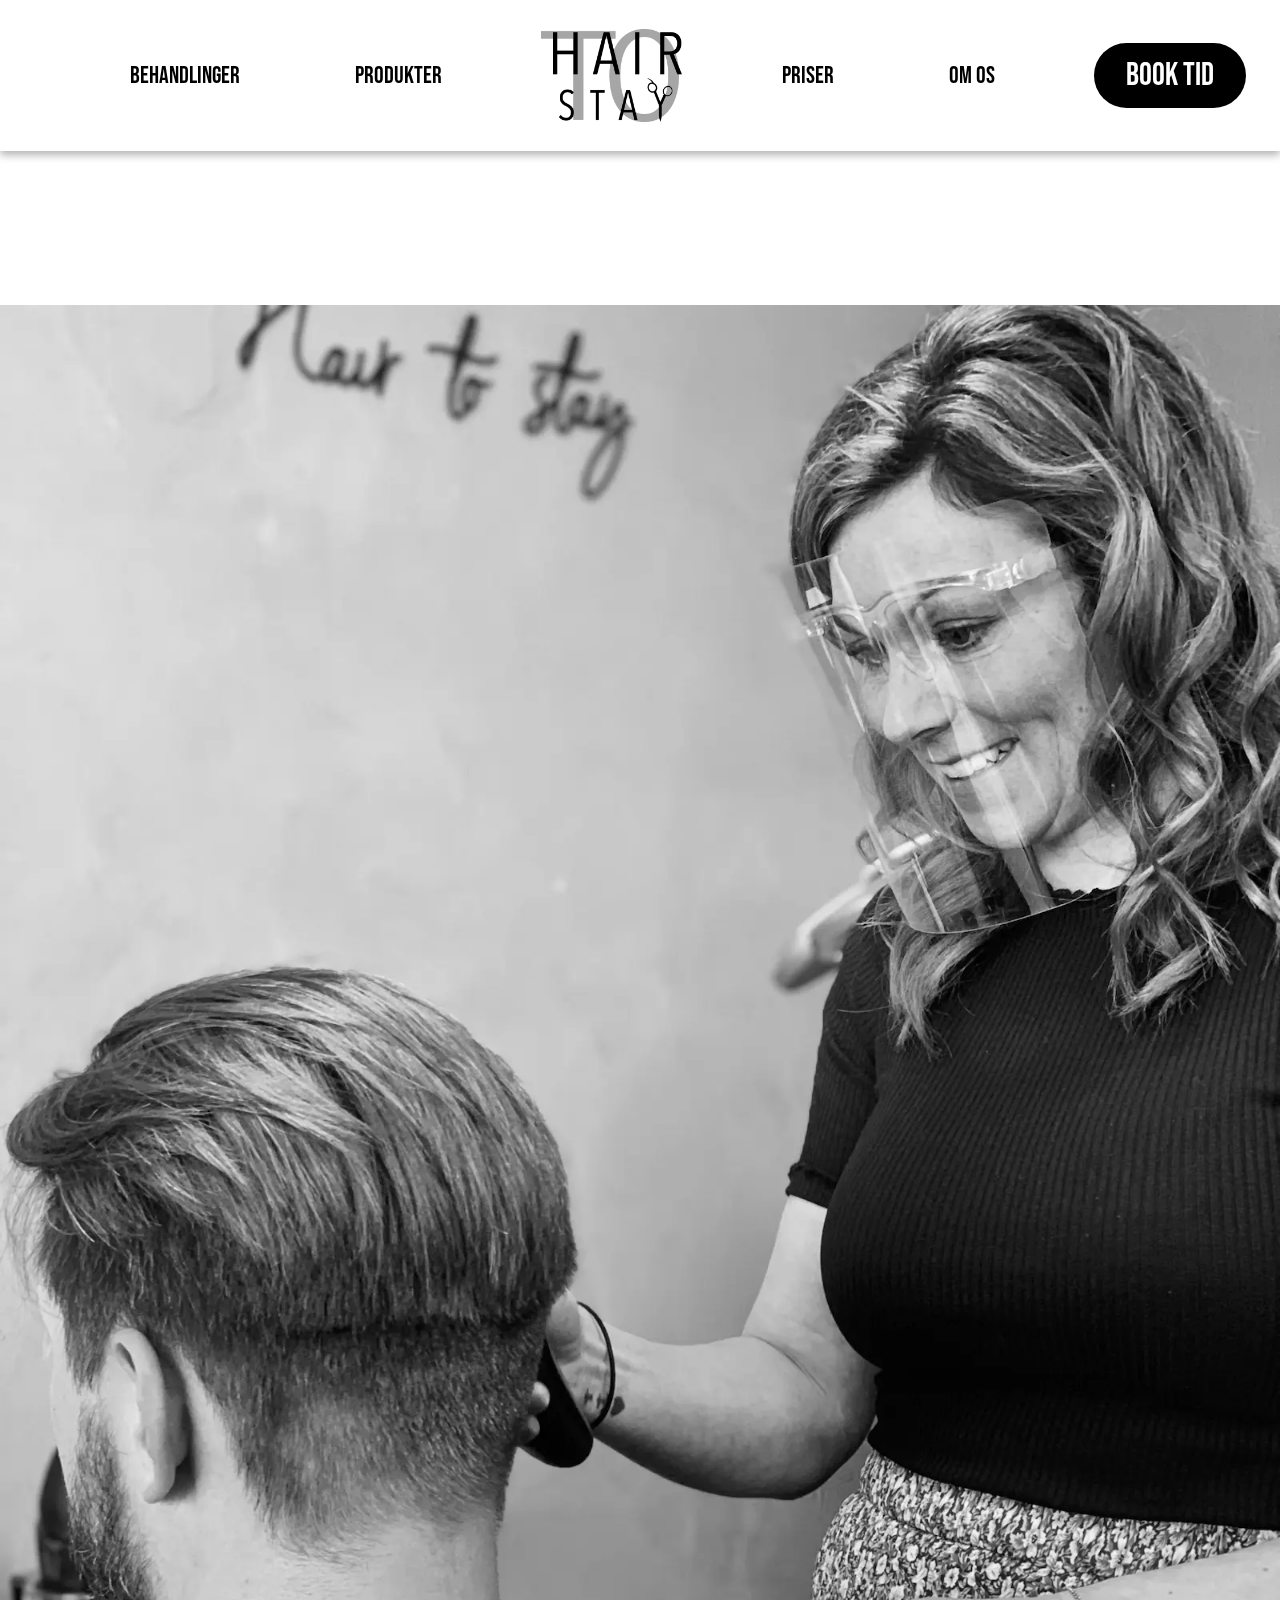
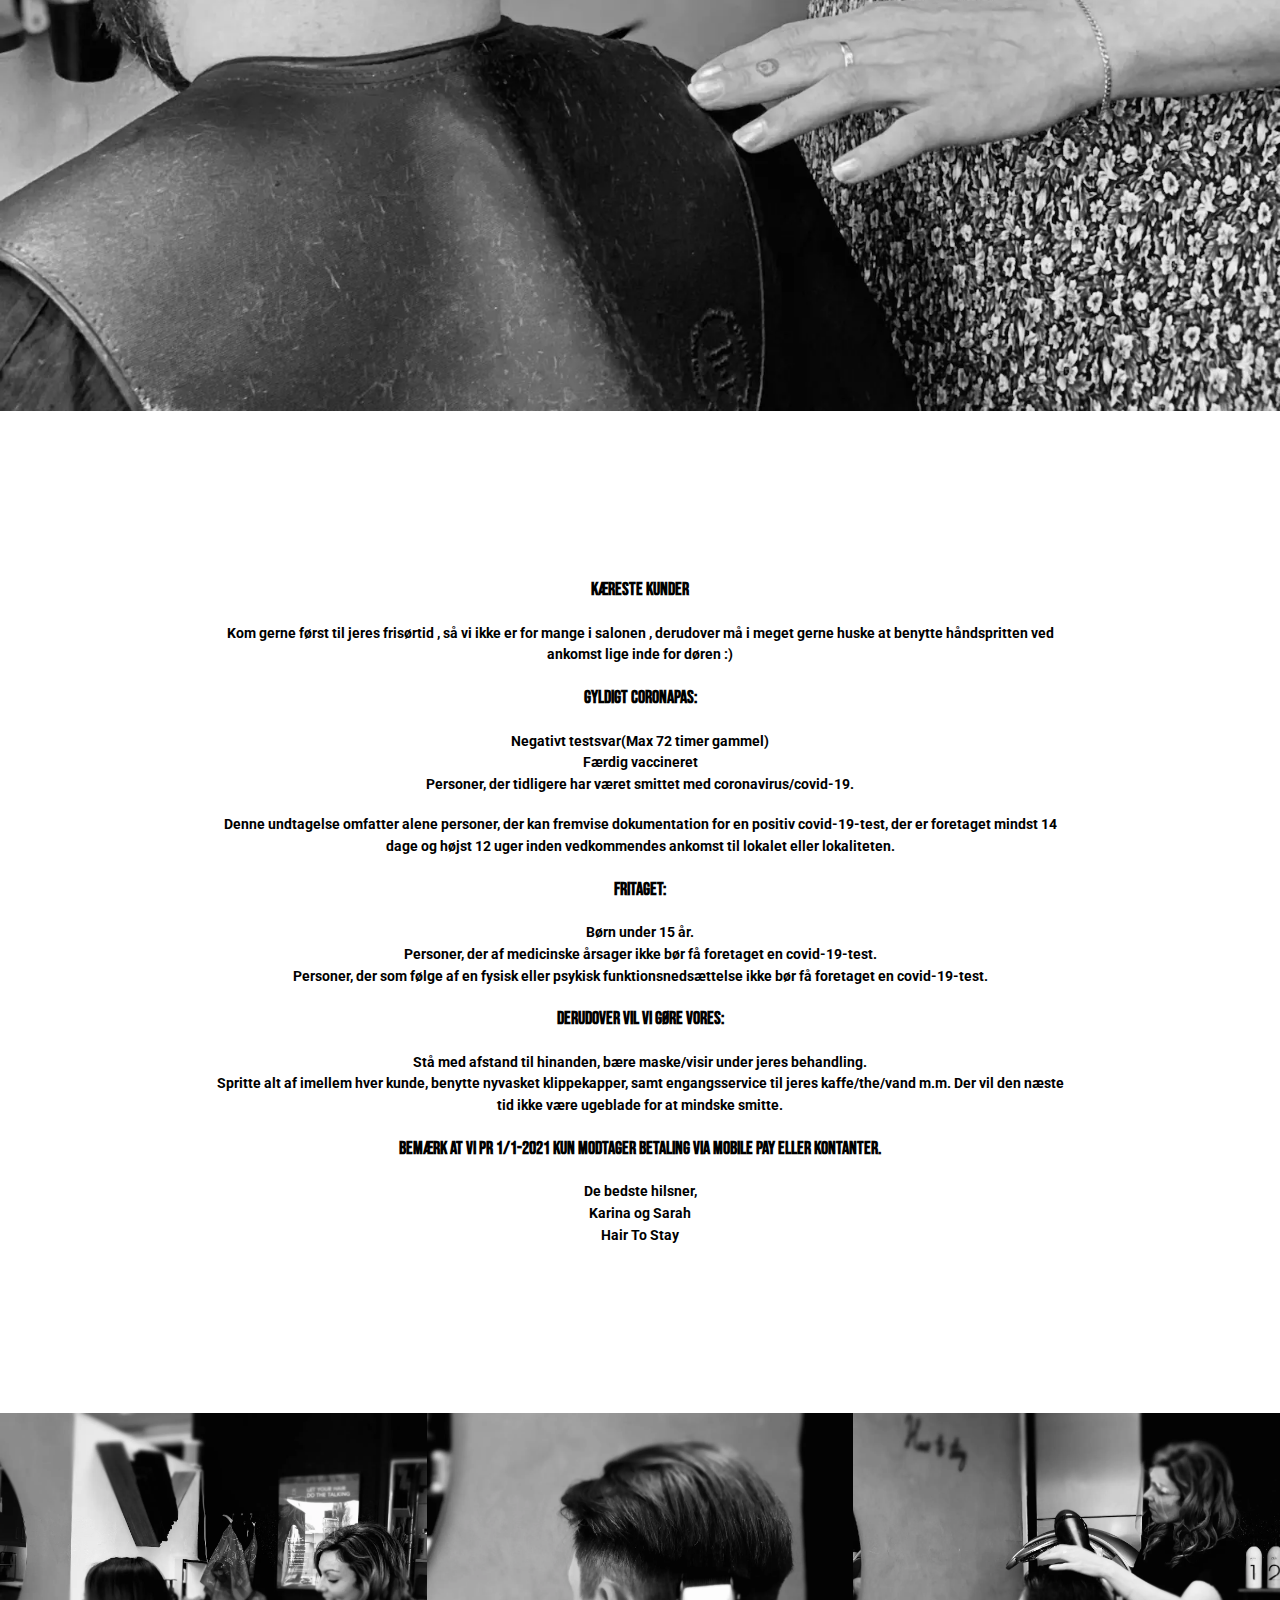
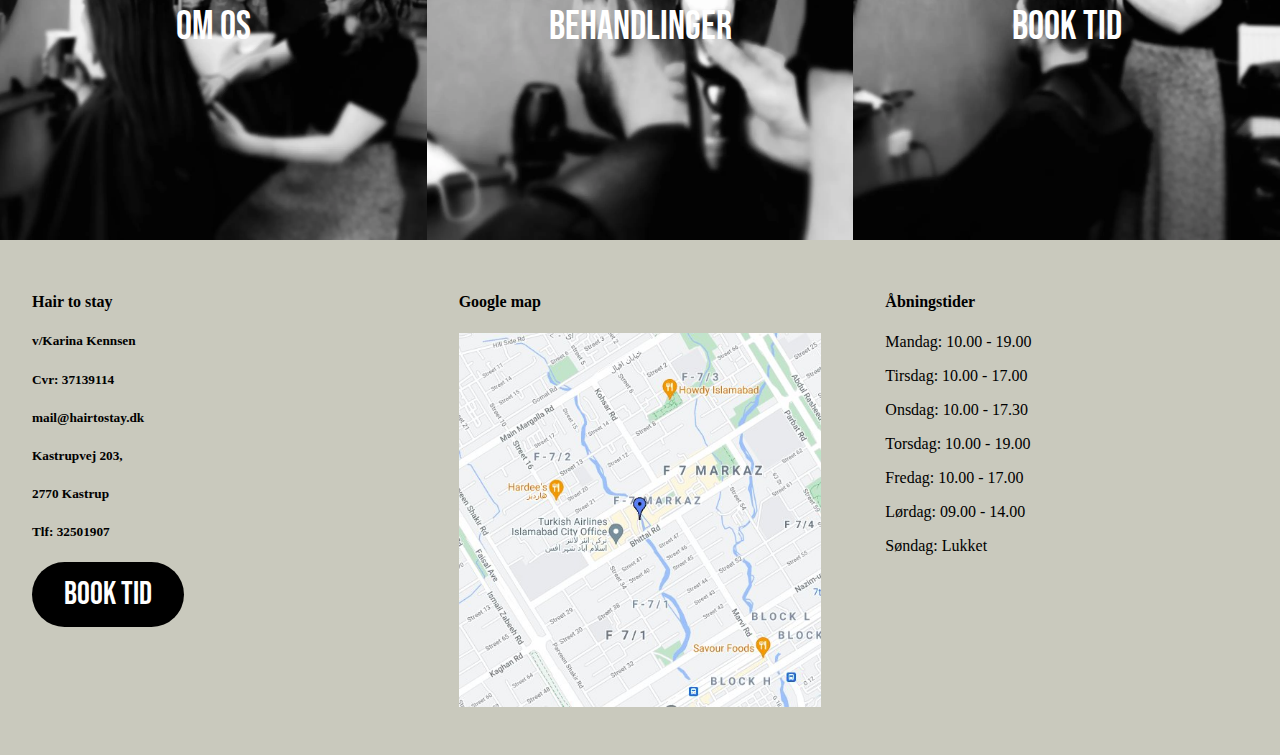
==== commit 3af31fb4: "ændringer på grid i om_os" ====
--- a/index.html
+++ b/index.html
@@ -141,4 +141,35 @@
       </section>
     </main>
   </body>
+
+  <footer class="section_wrapper">
+    <div class="pad_2rem">
+      <h4 class="black">Hair to stay</h4>
+      <h5>v/Karina Kennsen</h5>
+      <h5>Cvr: 37139114</h5>
+      <h5>mail@hairtostay.dk</h5>
+      <h5>Kastrupvej 203,</h5>
+      <h5>2770 Kastrup</h5>
+      <h5>Tlf: 32501907</h5>
+      <button type="button">Book tid</button>
+    </div>
+    <div class="pad_2rem">
+      <h4 class="black">Google map</h4>
+      <img
+        src="/styles/google_map_example.jpg"
+        alt=""
+        class="pad_2rem, google_map"
+      />
+    </div>
+    <div class="pad_2rem">
+      <h4 class="black">Åbningstider</h4>
+      <p>Mandag: 10.00 - 19.00</p>
+      <p>Tirsdag: 10.00 - 17.00</p>
+      <p>Onsdag: 10.00 - 17.30</p>
+      <p>Torsdag: 10.00 - 19.00</p>
+      <p>Fredag: 10.00 - 17.00</p>
+      <p>Lørdag: 09.00 - 14.00</p>
+      <p>Søndag: Lukket</p>
+    </div>
+  </footer>
 </html>
--- a/styles/mutual_styles.css
+++ b/styles/mutual_styles.css
@@ -82,12 +82,6 @@
   z-index: 100;
 }
 
-@media only screen and (max-width: 600px) {
-  header {
-    height: 0;
-  }
-}
-
 header .logo {
   width: 7%;
 }
@@ -109,21 +103,6 @@
   }
 }
 
-@media (max-width: 600px) {
-  header {
-    height: 0;
-  }
-  header .logo {
-    width: 25%;
-  }
-  button {
-    margin-bottom: 1rem;
-  }
-  #menu {
-    background-color: #fff;
-  }
-}
-
 nav ul li a {
   color: #000;
   font-weight: normal;
@@ -138,3 +117,69 @@
 nav ul li a:hover {
   color: #7d8d7b;
 }
+
+footer {
+  display: grid;
+  grid-template-columns: repeat(3, 1fr);
+  padding-bottom: 1rem;
+  background-color: #c9c9bd;
+  color: #000;
+}
+
+/* Span columns */
+.col_1-2 {
+  grid-column: 1 / 2;
+}
+
+.col_1-3 {
+  grid-column: 1 / 3;
+}
+
+.col_1-4 {
+  grid-column: 1 / 4;
+}
+
+.col_1-5 {
+  grid-column: 1 / 5;
+}
+
+.col_2-3 {
+  grid-column: 2 / 3;
+}
+
+.flex {
+  display: flex;
+}
+
+@media (max-width: 600px) {
+  header {
+    height: 0;
+  }
+  header .logo {
+    width: 25%;
+  }
+  button {
+    margin-bottom: 1rem;
+  }
+  #menu {
+    background-color: #fff;
+  }
+  footer {
+    grid-template-columns: 1fr;
+    text-align: center;
+  }
+  header {
+    height: 0;
+  }
+  .google_map {
+    padding: 0;
+  }
+}
+
+.black {
+  color: #000;
+}
+
+.pad_2rem {
+  padding: 2rem;
+}
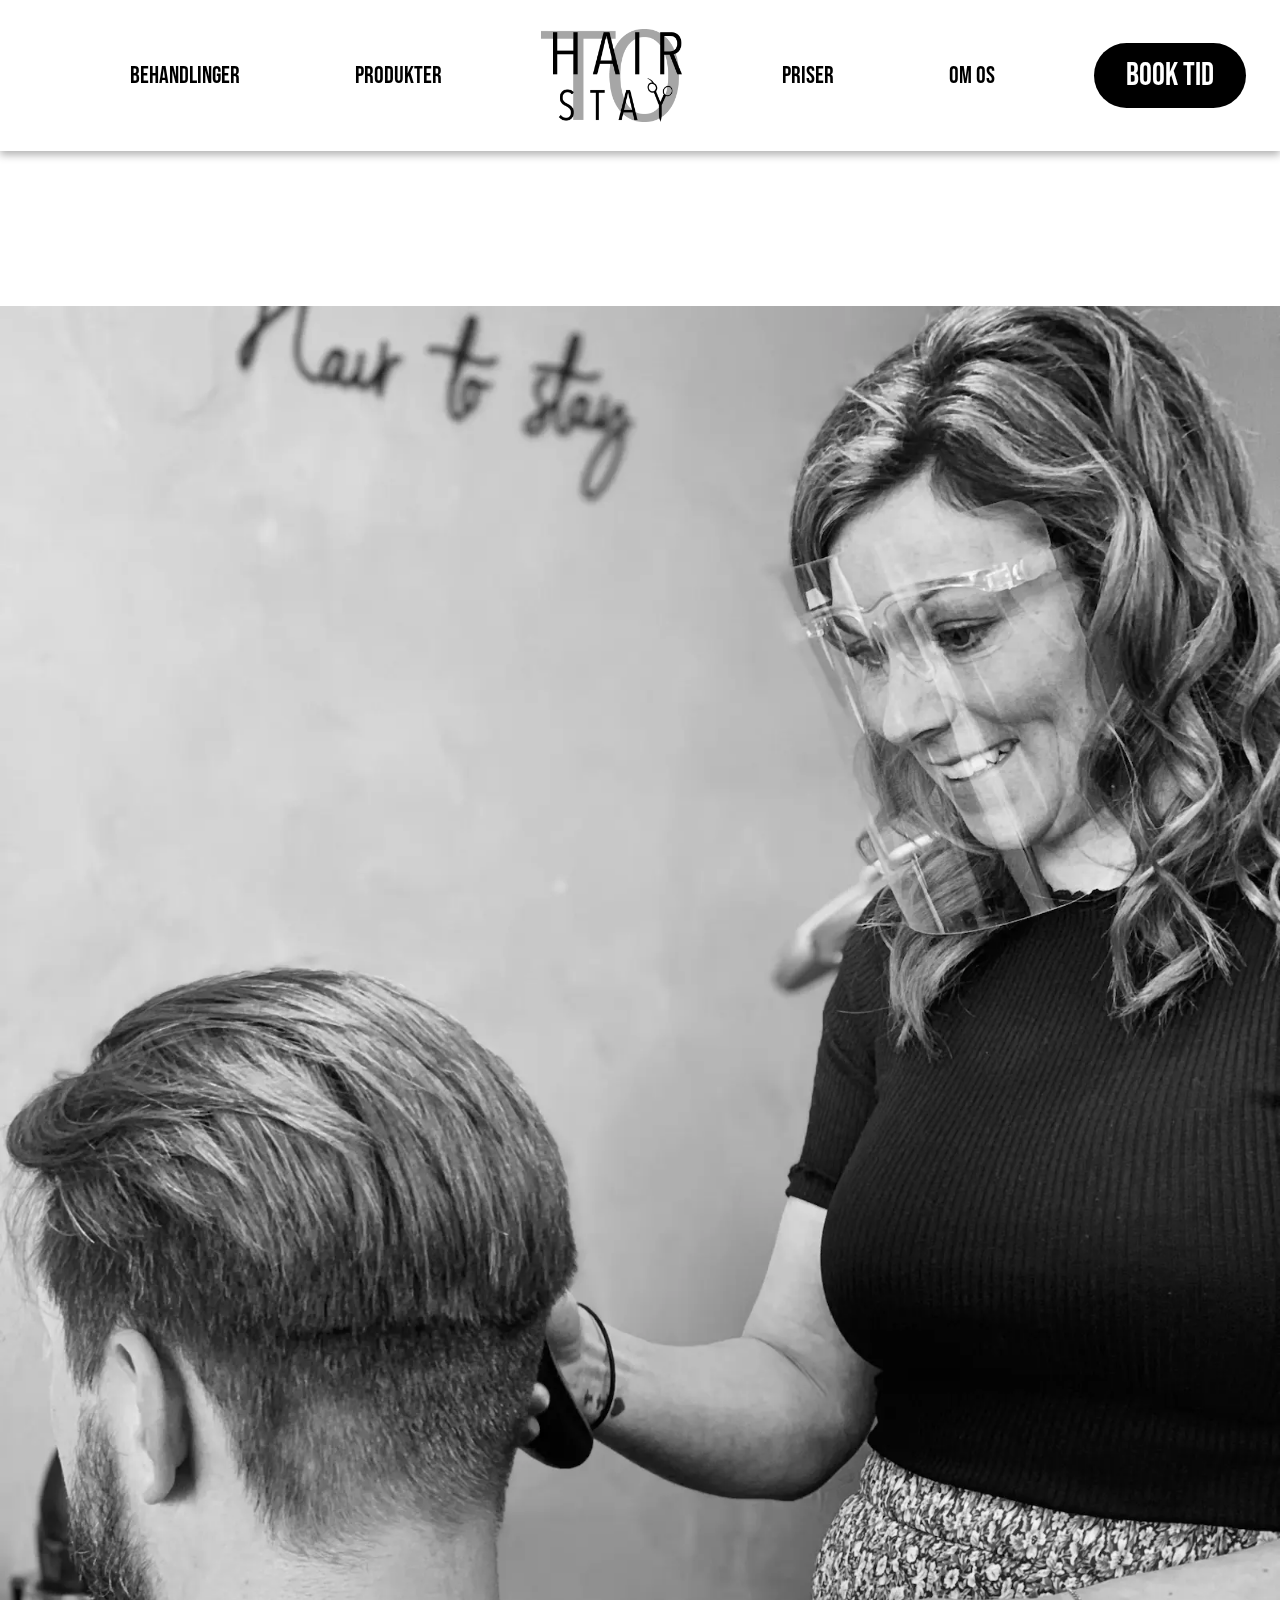
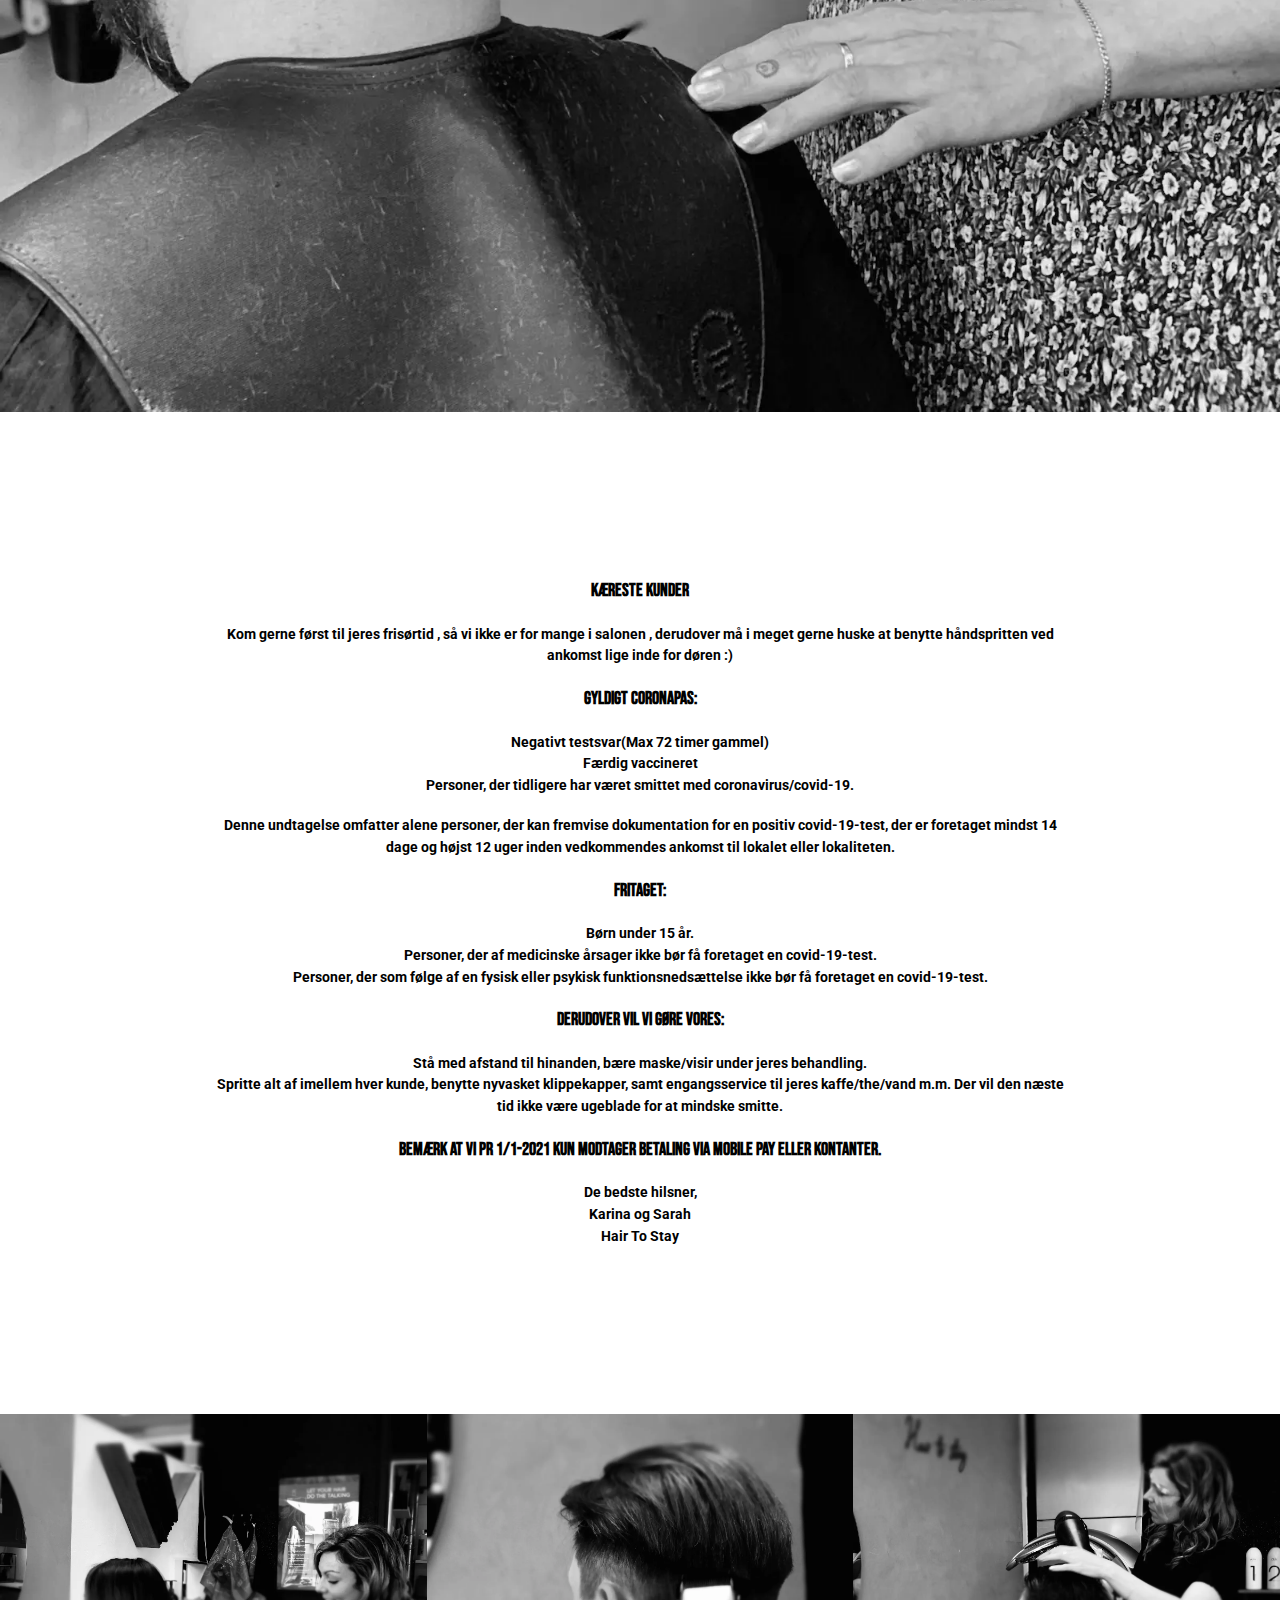
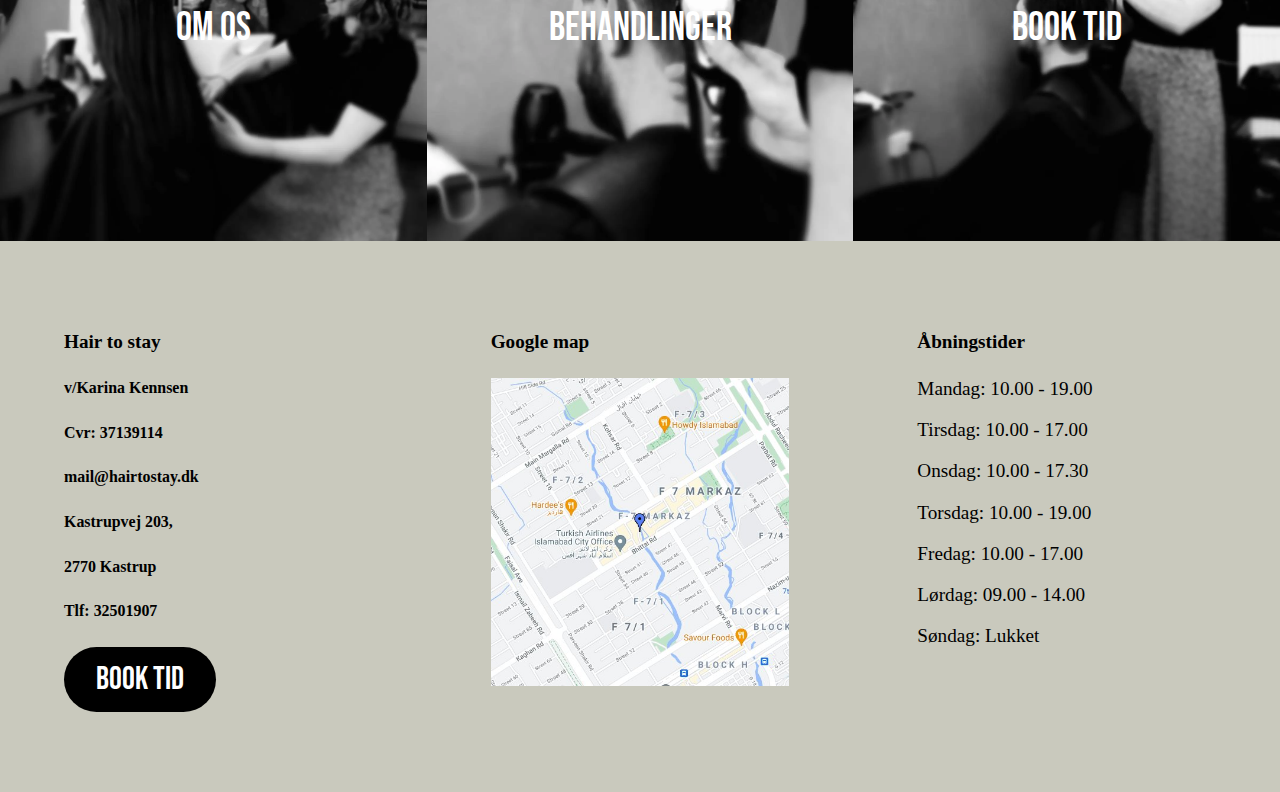
==== commit f3508a8b: "video indsat om os" ====
--- a/index.html
+++ b/index.html
@@ -140,36 +140,39 @@
         </div>
       </section>
     </main>
+
+
+    <footer class="section_wrapper">
+      <div class="pad_2rem">
+        <h4 class="black">Hair to stay</h4>
+        <h5>v/Karina Kennsen</h5>
+        <h5>Cvr: 37139114</h5>
+        <h5>mail@hairtostay.dk</h5>
+        <h5>Kastrupvej 203,</h5>
+        <h5>2770 Kastrup</h5>
+        <h5>Tlf: 32501907</h5>
+        <button type="button">Book tid</button>
+      </div>
+      <div class="pad_2rem">
+        <h4 class="black">Google map</h4>
+        <img
+          src="/styles/google_map_example.jpg"
+          alt=""
+          class="pad_2rem, google_map"
+        />
+      </div>
+      <div class="pad_2rem">
+        <h4 class="black">Åbningstider</h4>
+        <p>Mandag: 10.00 - 19.00</p>
+        <p>Tirsdag: 10.00 - 17.00</p>
+        <p>Onsdag: 10.00 - 17.30</p>
+        <p>Torsdag: 10.00 - 19.00</p>
+        <p>Fredag: 10.00 - 17.00</p>
+        <p>Lørdag: 09.00 - 14.00</p>
+        <p>Søndag: Lukket</p>
+      </div>
+    </footer>
   </body>
 
-  <footer class="section_wrapper">
-    <div class="pad_2rem">
-      <h4 class="black">Hair to stay</h4>
-      <h5>v/Karina Kennsen</h5>
-      <h5>Cvr: 37139114</h5>
-      <h5>mail@hairtostay.dk</h5>
-      <h5>Kastrupvej 203,</h5>
-      <h5>2770 Kastrup</h5>
-      <h5>Tlf: 32501907</h5>
-      <button type="button">Book tid</button>
-    </div>
-    <div class="pad_2rem">
-      <h4 class="black">Google map</h4>
-      <img
-        src="/styles/google_map_example.jpg"
-        alt=""
-        class="pad_2rem, google_map"
-      />
-    </div>
-    <div class="pad_2rem">
-      <h4 class="black">Åbningstider</h4>
-      <p>Mandag: 10.00 - 19.00</p>
-      <p>Tirsdag: 10.00 - 17.00</p>
-      <p>Onsdag: 10.00 - 17.30</p>
-      <p>Torsdag: 10.00 - 19.00</p>
-      <p>Fredag: 10.00 - 17.00</p>
-      <p>Lørdag: 09.00 - 14.00</p>
-      <p>Søndag: Lukket</p>
-    </div>
-  </footer>
+  
 </html>
--- a/styles/mutual_styles.css
+++ b/styles/mutual_styles.css
@@ -1,6 +1,7 @@
 body {
   padding: 0;
   box-sizing: border-box;
+  font-size: 1.2rem;
 }
 
 img {
@@ -176,10 +177,14 @@
   }
 }
 
+footer {
+  width: 100% !important;
+}
+
 .black {
   color: #000;
 }
 
 .pad_2rem {
-  padding: 2rem;
+  padding: 4rem;
 }
